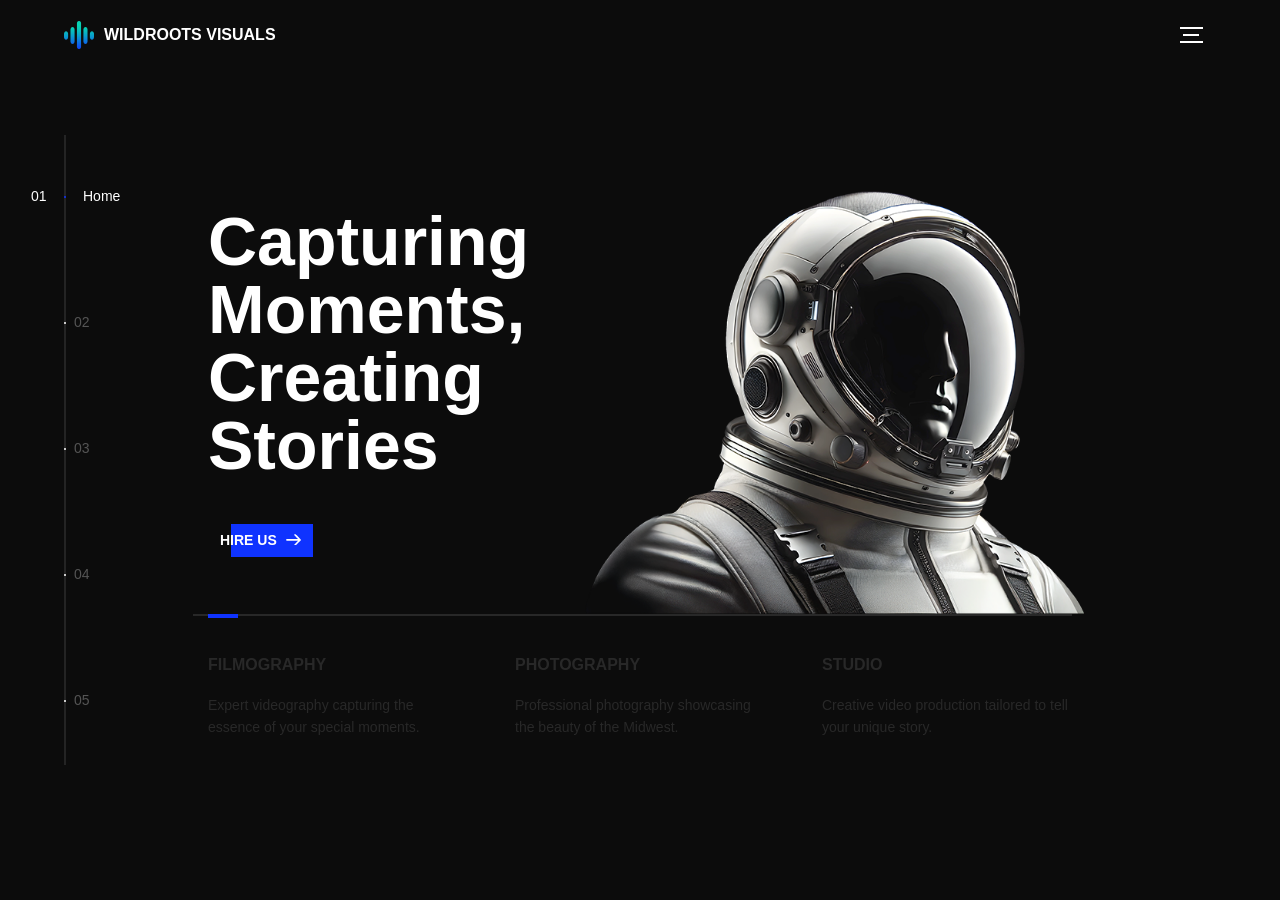
==== index.html @ 6dc4fa30 "carousel update" ====
<!DOCTYPE html>
<html lang="en">
<head>
  <title>Wildroots Visuals</title>
  <meta charset="utf-8">
	<meta name="viewport" content="width=device-width, initial-scale=1">
	<meta http-equiv="X-UA-Compatible" content="IE=edge">
	<meta name="description" content="Wildroots Visuals - Videography and Photography Services">
	<meta name="keywords" content="Wildroots Visuals, Midwest Visuals, videography, photography, video production">
	<meta name="author" content="Citron">
	<link rel="stylesheet" href="assets/css/main2.css">
</head>
<body>

<!-- notification for small viewports and landscape oriented smartphones -->
<div class="device-notification">
  <a class="device-notification--logo" href="#0">
    <img src="assets/img/logo.png" alt="Global">
    <p>Wildroots Visuals</p>
  </a>
  <p class="device-notification--message">Wildroots Visuals has so much to offer that we must request you orient your device to portrait or find a larger screen. You won't be disappointed.</p>
</div>

<div class="perspective effect-rotate-left">
  <div class="container"><div class="outer-nav--return"></div>
    <div id="viewport" class="l-viewport">
      <div class="l-wrapper">
        <header class="header">
          <a class="header--logo" href="#0">
            <img src="assets/img/logo.png" alt="Global">
            <p>Wildroots Visuals</p>
          </a>
          <button class="header--cta cta">Hire Us</button>
          <div class="header--nav-toggle">
            <span></span>
          </div>
        </header>
        <nav class="l-side-nav">
          <ul class="side-nav">
            <li class="is-active"><span>Home</span></li>
            <li><span>Works</span></li>
            <li><span>About</span></li>
            <li><span>Contact</span></li>
            <li><span>Hire us</span></li>
          </ul>
        </nav>
        <ul class="l-main-content main-content">
          <li class="l-section section section--is-active">
            <div class="intro">
              <div class="intro--banner">
                <h1>Capturing <br>Moments,<br>Creating<br> Stories</h1>
                <button class="cta">Hire Us
                  <svg version="1.1" id="" xmlns="http://www.w3.org/2000/svg" xmlns:xlink="http://www.w3.org/1999/xlink" x="0px" y="0px" viewBox="0 0 150 118" style="enable-background:new 0 0 150 118;" xml:space="preserve">
                  <g transform="translate(0.000000,118.000000) scale(0.100000,-0.100000)">
                    <path d="M870,1167c-34-17-55-57-46-90c3-15,81-100,194-211l187-185l-565-1c-431,0-571-3-590-13c-55-28-64-94-18-137c21-20,33-20,597-20h575l-192-193C800,103,794,94,849,39c20-20,39-29,61-29c28,0,63,30,298,262c147,144,272,271,279,282c30,51,23,60-219,304C947,1180,926,1196,870,1167z"/>
                  </g>
                  </svg>
                  <span class="btn-background"></span>
                </button>
                <img src="assets/img/introduction-visual.png" alt="Welcome" style="width: 500px">
              </div>
              <div class="intro--options">
                <a href="#0">
                  <h3>Filmography</h3>
                  <p>Expert videography capturing the essence of your special moments.</p>
                </a>
                <a href="#0">
                  <h3>Photography</h3>
                  <p>Professional photography showcasing the beauty of the Midwest.</p>
                </a>
                <a href="#0">
                  <h3>Studio</h3>
                  <p>Creative video production tailored to tell your unique story.</p>
                </a>
              </div>
            </div>
          </li>
          <li class="l-section section">
            <div class="work">
              <h2>Selected work</h2>
              <div class="work--lockup">
                <ul class="slider">
                  <li class="slider--item slider--item-left">
                    <a href="#0">
				<div class="our-video">
  					 <video class="myvideos" muted loop playsinline src="assets/vid/Moon in Darkness.mp4"   alt=""></video>
					</div>
                      <p class="slider--item-title">Harvest Moon</p>
                      <p class="slider--item-description">A cinematic journey through the heartland's harvest season.</p>
                    </a>
                  </li>
                  <li class="slider--item slider--item-center">
                    <a href="#1">
				<div class="our-video">
  					 <video class="myvideos" muted loop playsinline src="assets/vid/Aerial Footage Of A Colorful Lights In The Street At Night.mp4"   alt=""></video>
					</div>
                      <p class="slider--item-title">City Lights</p>
                      <p class="slider--item-description">Capturing the vibrant nightlife of Midwest cities.</p>
                    </a>
                  </li>
                  <li class="slider--item slider--item-right">
                    <a href="#2">
				<div class="our-video">
  					 <video class="myvideos" muted loop playsinline src="assets/vid/Drone Footage Of Valley.mp4"   alt=""></video>
					</div>
                      <p class="slider--item-title">River Journey</p>
                      <p class="slider--item-description">An exploration of life along the Mississippi River.</p>
                    </a>
                  </li>
                </ul>
                <div class="slider--prev">
                  <svg version="1.1" id="Layer_1" xmlns="http://www.w3.org/2000/svg" xmlns:xlink="http://www.w3.org/1999/xlink" x="0px" y="0px"
                  viewBox="0 0 150 118" style="enable-background:new 0 0 150 118;" xml:space="preserve">
                  <g transform="translate(0.000000,118.000000) scale(0.100000,-0.100000)">
                    <path d="M561,1169C525,1155,10,640,3,612c-3-13,1-36,8-52c8-15,134-145,281-289C527,41,562,10,590,10c22,0,41,9,61,29
                    c55,55,49,64-163,278L296,510h575c564,0,576,0,597,20c46,43,37,109-18,137c-19,10-159,13-590,13l-565,1l182,180
                    c101,99,187,188,193,199c16,30,12,57-12,84C631,1174,595,1183,561,1169z"/>
                  </g>
                  </svg>
                </div>
                <div class="slider--next">
                  <svg version="1.1" id="" xmlns="http://www.w3.org/2000/svg" xmlns:xlink="http://www.w3.org/1999/xlink" x="0px" y="0px" viewBox="0 0 150 118" style="enable-background:new 0 0 150 118;" xml:space="preserve">
                  <g transform="translate(0.000000,118.000000) scale(0.100000,-0.100000)">
                    <path d="M870,1167c-34-17-55-57-46-90c3-15,81-100,194-211l187-185l-565-1c-431,0-571-3-590-13c-55-28-64-94-18-137c21-20,33-20,597-20h575l-192-193C800,103,794,94,849,39c20-20,39-29,61-29c28,0,63,30,298,262c147,144,272,271,279,282c30,51,23,60-219,304C947,1180,926,1196,870,1167z"/>
                  </g>
                  </svg>
                </div>
              </div>
            </div>
			  
          </li>
          <li class="l-section section">
            <div class="about">
              <div class="about--banner">
                <h2>We<br>believe in<br>passionate<br>people</h2>
                <a href="#0">Career
                  <span>
                    <svg version="1.1" id="" xmlns="http://www.w3.org/2000/svg" xmlns:xlink="http://www.w3.org/1999/xlink" x="0px" y="0px" viewBox="0 0 150 118" style="enable-background:new 0 0 150 118;" xml:space="preserve">
                    <g transform="translate(0.000000,118.000000) scale(0.100000,-0.100000)">
                      <path d="M870,1167c-34-17-55-57-46-90c3-15,81-100,194-211l187-185l-565-1c-431,0-571-3-590-13c-55-28-64-94-18-137c21-20,33-20,597-20h575l-192-193C800,103,794,94,849,39c20-20,39-29,61-29c28,0,63,30,298,262c147,144,272,271,279,282c30,51,23,60-219,304C947,1180,926,1196,870,1167z"/>
                    </g>
                    </svg>
                  </span>
                </a>
                <img src="assets/img/about-visual.jpg" alt="About Us">
              </div>
              <div class="about--options">
                <a href="#0" id="openWinners">
                  <h3>Winners</h3>
                </a>
                <a href="#0" id="openPhilosophy">
                  <h3>Philosophy</h3>
                </a>
                <a href="#0" id="openHistory">
                  <h3>History</h3>
                </a>
              </div>
            </div>
			    <!-- Popup Carousels -->
  <!-- Winners Carousel -->
  <div class="popup" id="carouselWinners">
    <div class="popup-bg"></div>
    <button class="close-btn" data-close="carouselWinners">&times;</button>
    <div class="containerpopup">
      <div class="carousel">
        <div class="item a">A</div>
        <div class="item b">B</div>
        <div class="item c">C</div>
        <div class="item d">D</div>
        <div class="item e">E</div>
        <div class="item f">F</div>
      </div>
    </div>
    <div class="slider--prev2" data-carousel="carouselWinners">
      <!-- SVG for previous button -->
                  <svg version="1.1" id="" xmlns="http://www.w3.org/2000/svg" xmlns:xlink="http://www.w3.org/1999/xlink" x="0px" y="0px"
                  viewBox="0 0 150 118" style="enable-background:new 0 0 150 118;" xml:space="preserve">
                  <g transform="translate(0.000000,118.000000) scale(0.100000,-0.100000)">
                    <path d="M561,1169C525,1155,10,640,3,612c-3-13,1-36,8-52c8-15,134-145,281-289C527,41,562,10,590,10c22,0,41,9,61,29
                    c55,55,49,64-163,278L296,510h575c564,0,576,0,597,20c46,43,37,109-18,137c-19,10-159,13-590,13l-565,1l182,180
                    c101,99,187,188,193,199c16,30,12,57-12,84C631,1174,595,1183,561,1169z"/>
                  </g>
                  </svg>
    </div>
    <div class="slider--next2" data-carousel="carouselWinners">
      <!-- SVG for next button -->
                  <svg version="1.1" id="" xmlns="http://www.w3.org/2000/svg" xmlns:xlink="http://www.w3.org/1999/xlink" x="0px" y="0px" viewBox="0 0 150 118" style="enable-background:new 0 0 150 118;" xml:space="preserve">
                  <g transform="translate(0.000000,118.000000) scale(0.100000,-0.100000)">
                    <path d="M870,1167c-34-17-55-57-46-90c3-15,81-100,194-211l187-185l-565-1c-431,0-571-3-590-13c-55-28-64-94-18-137c21-20,33-20,597-20h575l-192-193C800,103,794,94,849,39c20-20,39-29,61-29c28,0,63,30,298,262c147,144,272,271,279,282c30,51,23,60-219,304C947,1180,926,1196,870,1167z"/>
                  </g>
                  </svg>
    </div>
  </div>

  <!-- Philosophy Carousel -->
  <div class="popup" id="carouselPhilosophy">
    <div class="popup-bg"></div>
    <button class="close-btn" data-close="carouselPhilosophy">&times;</button>
    <div class="containerpopup">
      <div class="carousel">
        <div class="item a">Philosophy 1</div>
        <div class="item b">Philosophy 2</div>
        <div class="item c">Philosophy 3</div>
        <!-- Add more items as needed -->
      </div>
    </div>
    <div class="slider--prev2" data-carousel="carouselPhilosophy">
      <!-- SVG for previous button -->
                  <svg version="1.1" id="" xmlns="http://www.w3.org/2000/svg" xmlns:xlink="http://www.w3.org/1999/xlink" x="0px" y="0px"
                  viewBox="0 0 150 118" style="enable-background:new 0 0 150 118;" xml:space="preserve">
                  <g transform="translate(0.000000,118.000000) scale(0.100000,-0.100000)">
                    <path d="M561,1169C525,1155,10,640,3,612c-3-13,1-36,8-52c8-15,134-145,281-289C527,41,562,10,590,10c22,0,41,9,61,29
                    c55,55,49,64-163,278L296,510h575c564,0,576,0,597,20c46,43,37,109-18,137c-19,10-159,13-590,13l-565,1l182,180
                    c101,99,187,188,193,199c16,30,12,57-12,84C631,1174,595,1183,561,1169z"/>
                  </g>
                  </svg>
    </div>
    <div class="slider--next2" data-carousel="carouselPhilosophy">
      <!-- SVG for next button -->
                  <svg version="1.1" id="" xmlns="http://www.w3.org/2000/svg" xmlns:xlink="http://www.w3.org/1999/xlink" x="0px" y="0px" viewBox="0 0 150 118" style="enable-background:new 0 0 150 118;" xml:space="preserve">
                  <g transform="translate(0.000000,118.000000) scale(0.100000,-0.100000)">
                    <path d="M870,1167c-34-17-55-57-46-90c3-15,81-100,194-211l187-185l-565-1c-431,0-571-3-590-13c-55-28-64-94-18-137c21-20,33-20,597-20h575l-192-193C800,103,794,94,849,39c20-20,39-29,61-29c28,0,63,30,298,262c147,144,272,271,279,282c30,51,23,60-219,304C947,1180,926,1196,870,1167z"/>
                  </g>
                  </svg>
    </div>
  </div>

  <!-- History Carousel -->
  <div class="popup" id="carouselHistory">
    <div class="popup-bg"></div>
    <button class="close-btn" data-close="carouselHistory">&times;</button>
    <div class="containerpopup">
      <div class="carousel">
        <div class="item a">History 1</div>
        <div class="item b">History 2</div>
        <div class="item c">History 3</div>
        <!-- Add more items as needed -->
      </div>
    </div>
    <div class="slider--prev2" data-carousel="carouselHistory">
      <!-- SVG for previous button -->
                  <svg version="1.1" id="" xmlns="http://www.w3.org/2000/svg" xmlns:xlink="http://www.w3.org/1999/xlink" x="0px" y="0px"
                  viewBox="0 0 150 118" style="enable-background:new 0 0 150 118;" xml:space="preserve">
                  <g transform="translate(0.000000,118.000000) scale(0.100000,-0.100000)">
                    <path d="M561,1169C525,1155,10,640,3,612c-3-13,1-36,8-52c8-15,134-145,281-289C527,41,562,10,590,10c22,0,41,9,61,29
                    c55,55,49,64-163,278L296,510h575c564,0,576,0,597,20c46,43,37,109-18,137c-19,10-159,13-590,13l-565,1l182,180
                    c101,99,187,188,193,199c16,30,12,57-12,84C631,1174,595,1183,561,1169z"/>
                  </g>
                  </svg>
    </div>
    <div class="slider--next2" data-carousel="carouselHistory">
      <!-- SVG for next button -->
                  <svg version="1.1" id="" xmlns="http://www.w3.org/2000/svg" xmlns:xlink="http://www.w3.org/1999/xlink" x="0px" y="0px" viewBox="0 0 150 118" style="enable-background:new 0 0 150 118;" xml:space="preserve">
                  <g transform="translate(0.000000,118.000000) scale(0.100000,-0.100000)">
                    <path d="M870,1167c-34-17-55-57-46-90c3-15,81-100,194-211l187-185l-565-1c-431,0-571-3-590-13c-55-28-64-94-18-137c21-20,33-20,597-20h575l-192-193C800,103,794,94,849,39c20-20,39-29,61-29c28,0,63,30,298,262c147,144,272,271,279,282c30,51,23,60-219,304C947,1180,926,1196,870,1167z"/>
                  </g>
                  </svg>
    </div>
  </div>
          </li>
          <li class="l-section section">
            <div class="contact">
              <div class="contact--lockup">
                <div class="modal">
                  <div class="modal--information">
                    <p>453 W Canedy St, Springfield, IL 62704</p>
                    <a href="mailto:contact@wildroots.space">contact@wildroots.space</a>
                    <a href="tel:+12177417949">(217) 741-7949</a>
                  </div>
                  <ul class="modal--options">
                    <li><a href="#0">Bēhance</a></li>
                    <li><a href="#0">dribbble</a></li>
                    <li><a href="mailto:contact@wildroots.space">Contact Us</a></li>
                  </ul>
                </div>
              </div>
            </div>
          </li>
           <!-- Hire Section -->			
          <li class="l-section section">
            <div class="hire">
              <h2>We can help with</h2>
              <!-- checkout formspree.io for easy form setup -->
              <form class="work-request">
                <div class="work-request--options">
                  <span class="options-a">
                    <input id="opt-1" type="checkbox" value="wedding videography">
                    <label for="opt-1">
                      <svg version="1.1" id="" xmlns="http://www.w3.org/2000/svg" 
                      x="0px" y="0px" viewBox="0 0 150 111" style="enable-background:new 0 0 150 111;">
                      <g transform="translate(0,111) scale(0.1,-0.1)">
                        <path d="M950,705L555,310L360,505C253,612,160,700,155,700c-6,0-44-34-85-75
                        l-75-75l278-278L550-5l475,475c261,261,475,480,475,485c0,13-132,145-145,
                        145C1349,1100,1167,922,950,705z"/>
                      </g>
                      </svg>
                      Wedding Videography
                    </label>
                    <input id="opt-2" type="checkbox" value="corporate videos">
                    <label for="opt-2">
                      <svg version="1.1" id="" xmlns="http://www.w3.org/2000/svg" 
                      x="0px" y="0px" viewBox="0 0 150 111" style="enable-background:new 0 0 150 111;">
                      <g transform="translate(0,111) scale(0.1,-0.1)">
                        <path d="M950,705L555,310L360,505C253,612,160,700,155,700c-6,0-44-34-85-75
                        l-75-75l278-278L550-5l475,475c261,261,475,480,475,485c0,13-132,145-145,
                        145C1349,1100,1167,922,950,705z"/>
                      </g>
                      </svg>
                      Corporate Videos
                    </label>
                    <input id="opt-3" type="checkbox" value="event photography">
                    <label for="opt-3">
                      <svg version="1.1" id="" xmlns="http://www.w3.org/2000/svg" 
                      x="0px" y="0px" viewBox="0 0 150 111" style="enable-background:new 0 0 150 111;">
                      <g transform="translate(0,111) scale(0.1,-0.1)">
                        <path d="M950,705L555,310L360,505C253,612,160,700,155,700c-6,0-44-34-85-75
                        l-75-75l278-278L550-5l475,475c261,261,475,480,475,485c0,13-132,145-145,
                        145C1349,1100,1167,922,950,705z"/>
                      </g>
                      </svg>
                      Event Photography
                    </label>
                  </span>
                  <span class="options-b">
                    <input id="opt-4" type="checkbox" value="promotional films">
                    <label for="opt-4">
                      <svg version="1.1" id="" xmlns="http://www.w3.org/2000/svg" 
                      x="0px" y="0px" viewBox="0 0 150 111" style="enable-background:new 0 0 150 111;">
                      <g transform="translate(0,111) scale(0.1,-0.1)">
                        <path d="M950,705L555,310L360,505C253,612,160,700,155,700c-6,0-44-34-85-75
                        l-75-75l278-278L550-5l475,475c261,261,475,480,475,485c0,13-132,145-145,
                        145C1349,1100,1167,922,950,705z"/>
                      </g>
                      </svg>
                      Promotional Films
                    </label>
                    <input id="opt-5" type="checkbox" value="aerial drone footage">
                    <label for="opt-5">
                      <svg version="1.1" id="" xmlns="http://www.w3.org/2000/svg" 
                      x="0px" y="0px" viewBox="0 0 150 111" style="enable-background:new 0 0 150 111;">
                      <g transform="translate(0,111) scale(0.1,-0.1)">
                        <path d="M950,705L555,310L360,505C253,612,160,700,155,700c-6,0-44-34-85-75
                        l-75-75l278-278L550-5l475,475c261,261,475,480,475,485c0,13-132,145-145,
                        145C1349,1100,1167,922,950,705z"/>
                      </g>
                      </svg>
                      Aerial Drone Footage
                    </label>
                    <input id="opt-6" type="checkbox" value="post-production editing">
                    <label for="opt-6">
                      <svg version="1.1" id="" xmlns="http://www.w3.org/2000/svg" 
                      x="0px" y="0px" viewBox="0 0 150 111" style="enable-background:new 0 0 150 111;">
                      <g transform="translate(0,111) scale(0.1,-0.1)">
                        <path d="M950,705L555,310L360,505C253,612,160,700,155,700c-6,0-44-34-85-75
                        l-75-75l278-278L550-5l475,475c261,261,475,480,475,485c0,13-132,145-145,
                        145C1349,1100,1167,922,950,705z"/>
                      </g>
                      </svg>
                      Post-Production
                    </label>
                  </span>
                </div>
                <div class="work-request--information">
                  <div class="information-name">
                    <input id="name" type="text" spellcheck="false">
                    <label for="name">Name</label>
                  </div>
                  <div class="information-email">
                    <input id="email" type="email" spellcheck="false">
                    <label for="email">Email</label>
                  </div>
                </div>
                <input type="submit" value="Send Request">
              </form>
            </div>
          </li>
          <!-- Hire Section -->
        </ul>
      </div>
    </div>
  </div>
  <ul class="outer-nav">
    <li class="is-active">Home</li>
    <li>Works</li>
    <li>About</li>
    <li>Contact</li>
    <li>Hire us</li>
  </ul>
</div>
	
  <!-- Include jQuery -->
<!-- Include jQuery (Choose one version) -->
<script src="https://code.jquery.com/jquery-3.6.0.min.js"></script>
<!-- Your custom script -->
<script src="assets/js/functions-min.js"></script> <!-- Place your JavaScript code here -->

</body>
</html>
---- assets/css/main2.css ----
@font-face{
	font-family:'Montserrat'; 
	src:url("fonts/Montserrat-Black.eot");
	src:local("☺"),url("fonts/Montserrat-Black.woff") format("woff"),url("fonts/Montserrat-Black.ttf") format("truetype"),url("fonts/Montserrat-Black.svg") format("svg");
	font-weight:900;
	font-style:normal}

@font-face{
	font-family:'Montserrat';
	src:url("fonts/Montserrat-Bold.eot");
	src:local("☺"),url("fonts/Montserrat-Bold.woff") format("woff"),url("fonts/Montserrat-Bold.ttf") format("truetype"),url("fonts/Montserrat-Bold.svg") format("svg");
	font-weight:700;
	font-style:normal}

@font-face{
	font-family:'Montserrat';
	src:url("fonts/Montserrat-Regular.eot");
	src:local("☺"),url("fonts/Montserrat-Regular.woff") format("woff"),url("fonts/Montserrat-Regular.ttf") format("truetype"),url("fonts/Montserrat-Regular.svg") format("svg");
	font-weight:400;
	font-style:normal}

@font-face{
	font-family:'Montserrat';
	src:url("fonts/Montserrat-Light.eot");
	src:local("☺"),url("fonts/Montserrat-Light.woff") format("woff"),url("fonts/Montserrat-Light.ttf") format("truetype"),url("fonts/Montserrat-Light.svg") format("svg");
	font-weight:300;
	font-style:normal}
/*! normalize.css v3.0.2 | MIT License | git.io/normalize */

html{
	
	font-family:sans-serif;
	-ms-text-size-adjust:100%;
	-webkit-text-size-adjust:100%}

body{
	
	margin:0}

article,aside,details,figcaption,figure,footer,header,hgroup,main,menu,nav,section,summary{
	
	display:block}

audio,canvas,progress{
	
	display:inline-block;
	vertical-align:baseline}

audio:not([controls]){
	
	display:none;
	height:0}
[hidden],
template{
	
	display:none}

a{	
	background-color:transparent}

a:active,a:hover{
	
	outline:0}

abbr[title]{
	
	border-bottom:1px dotted}

b,strong{
	
	font-weight:bold}

dfn{
	
	font-style:italic}

h1{
	
	font-size:2em;
	margin:0.67em 0}

mark{
	
	background:#ff0;
	color:#000}

small{
	
	font-size:80%}

sub,sup{
	
	font-size:75%;
	line-height:0;
	position:relative;
	vertical-align:baseline}
sup{
	top:-0.5em}
sub{
	bottom:-0.25em}
img{
	border:0}
svg:not(:root){
	overflow:hidden}
figure{
	margin:1em 40px}


hr{
	box-sizing:content-box;
	height:0}
pre{
	overflow:auto}
code,kbd,pre,samp{
	font-family:monospace, monospace;
	font-size:1em}
button,input,optgroup,select,textarea{
	color:inherit;
	font:inherit;
	margin:0}
button{
	overflow:visible}
button,select{
	text-transform:none}
button,html input[type="button"],input[type="reset"],input[type="submit"]{
	-webkit-appearance:button;
	cursor:pointer}
button[disabled],html input[disabled]{
	cursor:default}
button::-moz-focus-inner,input::-moz-focus-inner{
	border:0;
	padding:0}
input{
	line-height:normal}
input[type="checkbox"],input[type="radio"]{
	box-sizing:border-box;
	padding:0}
input[type="number"]::-webkit-inner-spin-button,input[type="number"]::-webkit-outer-spin-button{
	height:auto}
input[type="search"]{
	-webkit-appearance:textfield;
	box-sizing:content-box}
input[type="search"]::-webkit-search-cancel-button,input[type="search"]::-webkit-search-decoration{
	-webkit-appearance:none}
fieldset{
	border:1px solid #c0c0c0;

	margin:0 2px;
	padding:0.35em 0.625em 0.75em}
legend{
	border:0;
	padding:0}
textarea{
	overflow:auto}
optgroup{
	font-weight:bold}
table{
	border-collapse:collapse;
	border-spacing:0}
td,th{
	padding:0}
::-moz-selection{
	background:#FFF498}
::selection{
	background:#FFF498}
::-moz-selection{
	background:#FFF498}
img::-moz-selection{
	background:transparent}


video {	
  position: relative;
  display: inline-block;
  width: 220px;
  height: 220px; /* Ensures it is a perfect square */
  padding: 0; /* Remove extra space */
  border-radius: 50%; /* Makes it a circle */
  overflow: hidden; /* Hides content outside the circle */
  object-fit: cover; /* Ensures the video fills the circle */
}
.popup {
  position: fixed;
  top: 50%;
  left: 50%;
  transform: translate(-50%, -50%);
  width: 375px;
  height: 250px;
  border-radius: 10px;
  opacity: 0;
  visibility: hidden;
  transition: opacity 0.5s ease, visibility 0s 0.5s;
  z-index: 1000; /* Ensure popups are above other content */
}

.popup.active {
  opacity: 1;
  visibility: visible;
  transition: opacity 0.5s ease;
}

.popup-bg {
  position: absolute;
  top: 0;
  left: 0;
  width: 100%;
  height: 100%;
  transform: translate(-0%, 50%);
  background: #222;
  box-shadow: 0 4px 15px rgba(0, 0, 0, 0.3);
  border-radius: 10px;
  z-index: -1;
  opacity: 0.5;
  transition: opacity 0.5s ease-in-out;
}

.popup .close-btn {
  position: absolute;
  top: -100px;
  right: -145px;
  font-size: 18px;
  cursor: pointer;
  color: #FFF;
  border: none;
  border-radius: 50%;
  width: 30px;
  height: 30px;
  line-height: 30px;
  text-align: center;
  z-index: 10;
}

.containerpopup { 
  position: relative;
  margin: 0 auto;
  width: 370px;
  height: 250px;
  perspective: 1000px;
}

.carousel {
  height: 100%;
  width: 100%;
  position: absolute;
  transform-style: preserve-3d;
  transition: transform 1.5s;
}

.item {
  display: block;
  position: absolute;
  background: #000;
  width: 375px;
  height: 250px;
  line-height: 250px;
  font-size: 2em;
  text-align: center;
  color: #FFF;
  border-radius: 10px;
}

.item.a { transform: rotateY(0deg) translateZ(375px); }
.item.b { transform: rotateY(60deg) translateZ(375px); }
.item.c { transform: rotateY(120deg) translateZ(375px); }
.item.d { transform: rotateY(180deg) translateZ(375px); }
.item.e { transform: rotateY(240deg) translateZ(375px); }
.item.f { transform: rotateY(300deg) translateZ(375px); }

.slider--next2, .slider--prev2 {
  position: absolute;
  top: 80px;
  cursor: pointer;
}
.slider--next, .slider--prev {
  position: absolute;
  top: 80px;
  cursor: pointer;
}

.slider--next { right: -200px; }
.slider--prev { left: -200px; }
.slider--next2 { right: -290px; }
.slider--prev2 { left: -290px; }

.popup svg {
  width: 30px;
  height: 30px;
  fill: #CCC;
  transition: fill 0.3s;
}

.popup svg:hover {
  fill: #FFF;
}

/* Optional styling for the links in the about section */
#openWinners, #openPhilosophy, #openHistory {
  color: #FFF;
  text-decoration: none;
}

#openWinners:hover, #openPhilosophy:hover, #openHistory:hover {
  text-decoration: underline;
}

/* ============================================= */
/* End of Carousel and Popup Styles Integration */
/* ============================================= */
img::selection{
	
	background:transparent}
img::-moz-selection{
	background:transparent}
body{
	-webkit-tap-highlight-color:#FFF498}
body{
	background-color:#0c0c0c;
	font-size:14px;
	line-height:1.6;
	font-family:"Montserrat",sans-serif;
	color:#fff;
	-webkit-font-smoothing:antialiased;
	-webkit-text-size-adjust:100%}
.l-viewport{
	position:relative;
	width:100%;
	height:100vh;
	box-shadow:0 0 45px 5px rgba(0,0,0,0.85);
	overflow:hidden}
.l-wrapper{
	position:relative;
	width:1440px;
	max-width:90%;
	height:100%;
	margin:0 auto}
.l-side-nav{
	position:absolute;
	left:0;
	display:-webkit-box;
	display:-webkit-flex;
	display:-ms-flexbox;
	display:flex;
	height:100%;
	-webkit-box-align:center;
	-webkit-align-items:center;
	-ms-flex-align:center;
	align-items:center}
.l-side-nav::before{
	content:"";
	position:absolute;
	top:50%;
	left:0;
	-webkit-transform:translateY(-50%);
	transform:translateY(-50%);
	width:2px;
	height:70%;
	max-height:750px;
	background-color:#555;
	opacity:.35;
	z-index:10}



@media (max-width: 1180px){
	.l-side-nav{
	display:none}
}
.l-main-content{
	position:relative;
	width:100%;
	height:100%;
	margin:0;
	padding:0;
	list-style:none}
.l-section{
	position:absolute;
	width:100%;
	height:100%}
.device-notification{
	display:none;
	position:fixed;
	top:0;
	left:0;
	width:100%;
	height:100%;
	-webkit-box-orient:vertical;
	-webkit-box-direction:normal;
	-webkit-flex-direction:column;
	-ms-flex-direction:column;
	flex-direction:column;
	-webkit-box-align:center;
	-webkit-align-items:center;
	-ms-flex-align:center;
	-ms-grid-row-align:center;
	align-items:center;
	-webkit-box-pack:center;
	-webkit-justify-content:center;
	-ms-flex-pack:center;
	justify-content:center;
	background-color:#0c0c0c;
	z-index:12}
.device-notification--logo{
	display:-webkit-box;
	display:-webkit-flex;
	display:-ms-flexbox;
	display:flex;
	-webkit-box-align:center;
	-webkit-align-items:center;
	-ms-flex-align:center;
	align-items:center;
	text-decoration:none;
	color:#fff}
.device-notification--logo p{
	margin:0 0 0 10px;
	font-size:16px;
	font-weight:700;
	text-transform:uppercase}
.device-notification--message{
	width:70%;
	margin:30px 0 0 0;
	font-weight:700;
	text-align:center}

@media (max-width: 767px) and (min-width: 601px) and (max-height: 680px){
	.device-notification{
	display:-webkit-box;
	display:-webkit-flex;
	display:-ms-flexbox;
	display:flex}
}

@media (max-width: 600px) and (min-width: 480px) and (max-height: 580px){
	.device-notification{
	display:-webkit-box;
	display:-webkit-flex;
	display:-ms-flexbox;
	display:flex}
}

@media (max-width: 736px) and (min-width: 360px) and (orientation: landscape){
	.device-notification{
	display:-webkit-box;
	display:-webkit-flex;
	display:-ms-flexbox;
	display:flex}
}

@media(max-width: 359px){
	.device-notification{
	display:-webkit-box;
	display:-webkit-flex;
	display:-ms-flexbox;
	display:flex}
}
.section{
	opacity:0;
	visibility:hidden;
	-webkit-transition:opacity .4s ease-in-out,visibility 0s .4s;
	transition:opacity .4s ease-in-out,visibility 0s .4s}
.section--is-active{
	opacity:1;
	visibility:visible;
	z-index:1;
	-webkit-transition:opacity .4s ease-in-out .4s;
	transition:opacity .4s ease-in-out .4s}
.section--next{
	-webkit-transform:translateY(-45px);
	transform:translateY(-45px);
	-webkit-transition:-webkit-transform .4s ease-in-out;
	transition:-webkit-transform .4s ease-in-out;
	transition:transform .4s ease-in-out;
	transition:transform .4s ease-in-out, -webkit-transform .4s ease-in-out}
.section--prev{
	-webkit-transform:translateY(45px);
	transform:translateY(45px);
	-webkit-transition:-webkit-transform .4s ease-in-out;
	transition:-webkit-transform .4s ease-in-out;
	transition:transform .4s ease-in-out;
	transition:transform .4s ease-in-out, -webkit-transform .4s ease-in-out}
.header{
	position:absolute;
	top:0;
	left:0;
	display:-webkit-box;
	display:-webkit-flex;
	display:-ms-flexbox;
	display:flex;
	width:100%;
	height:70px;
	-webkit-box-align:center;
	-webkit-align-items:center;
	-ms-flex-align:center;
	align-items:center;
	-webkit-box-pack:justify;
	-webkit-justify-content:space-between;
	-ms-flex-pack:justify;
	justify-content:space-between;
	z-index:10}
.header--logo{
	display:-webkit-box;
	display:-webkit-flex;
	display:-ms-flexbox;
	display:flex;
	-webkit-box-align:center;
	-webkit-align-items:center;
	-ms-flex-align:center;
	align-items:center;
	text-decoration:none;
	color:#fff}
.header--logo p{
	margin:0 0 0 10px;
	font-size:16px;
	font-weight:700;
	text-transform:uppercase}
.header--nav-toggle{
	display:-webkit-box;
	display:-webkit-flex;
	display:-ms-flexbox;
	display:flex;
	width:50px;
	height:50px;
	-webkit-box-orient:vertical;
	-webkit-box-direction:normal;
	-webkit-flex-direction:column;
	-ms-flex-direction:column;
	flex-direction:column;
	-webkit-box-align:center;
	-webkit-align-items:center;
	-ms-flex-align:center;
	align-items:center;
	-webkit-box-pack:center;
	-webkit-justify-content:center;
	-ms-flex-pack:center;
	justify-content:center;
	cursor:pointer}
.header--nav-toggle span,.header--nav-toggle::before,.header--nav-toggle::after{
	content:"";
	position:relative;
	width:16px;
	height:2px;
	background-color:#fff}
.header--nav-toggle::before{
	bottom:5px;
	width:23px}
.header--nav-toggle::after{
	top:5px;
	width:23px}
.header--cta{
	position:absolute;
	top:50%;
	left:50%;
	-webkit-transform:translate(-50%, -50%);
	transform:translate(-50%, -50%);
	padding:0 20px;
	line-height:30px;
	text-decoration:none;
	color:#fff;
	font-weight:700;
	text-transform:uppercase;
	background-color:#0f33ff;
	border:none;
	opacity:0;
	visibility:hidden;
	-webkit-transition:opacity .4s ease-in-out,visibility 0s .4s;
	transition:opacity .4s ease-in-out,visibility 0s .4s}
.header--cta:focus{
	outline:none}
.header--cta.is-active{
	opacity:1;
	visibility:visible;
	-webkit-transition:opacity .4s ease-in-out .4s;
	transition:opacity .4s ease-in-out .4s}

@media (max-width: 767px){
	.header--cta{
	display:none}
}
.side-nav{
	position:relative;
	display:-webkit-box;
	display:-webkit-flex;
	display:-ms-flexbox;
	display:flex;
	width:100px;
	height:70%;
	max-height:750px;
	-webkit-box-orient:vertical;
	-webkit-box-direction:normal;
	-webkit-flex-direction:column;
	-ms-flex-direction:column;
	flex-direction:column;
	-webkit-justify-content:space-around;
	-ms-flex-pack:distribute;
	justify-content:space-around;
	margin:0;
	padding:0;
	list-style-position:inside;
	z-index:10}
.side-nav>li{
	position:relative;
	top:-5px;
	color:#fff;
	font-size:6px;
	cursor:pointer}
.side-nav>li span{
	position:relative;
	top:3px;
	left:10px;
	color:#fff;
	font-size:14px;
	font-weight:300;
	opacity:0;
	visibility:hidden}
.side-nav>li::before{
	position:absolute;
	top:3px;
	left:10px;
	color:#555;
	font-size:14px;
	font-weight:300}
.side-nav li:nth-child(1)::before{
	content:"01"}
.side-nav li:nth-child(2)::before{
	content:"02"}
.side-nav li:nth-child(3)::before{
	content:"03"}
.side-nav li:nth-child(4)::before{
	content:"04"}
.side-nav li:nth-child(5)::before{
	content:"05"}
.side-nav li.is-active{
	color:#0f33ff;
	-webkit-transition:color .4s ease-in-out;
	transition:color .4s ease-in-out}
.side-nav li.is-active span{
	opacity:1;
	visibility:visible;
	-webkit-transition:opacity .4s ease-in-out;
	transition:opacity .4s ease-in-out}
.side-nav li.is-active::before{
	left:-33px;
	color:#fff}
.intro{
	position:relative;
	display:-webkit-box;
	display:-webkit-flex;
	display:-ms-flexbox;
	display:flex;
	width:900px;
	max-width:75%;
	height:100%;
	-webkit-box-orient:vertical;
	-webkit-box-direction:normal;
	-webkit-flex-direction:column;
	-ms-flex-direction:column;
	flex-direction:column;
	-webkit-box-pack:center;
	-webkit-justify-content:center;
	-ms-flex-pack:center;
	justify-content:center;
	margin:0 auto}

@media (max-width: 1180px){
	.intro{
	max-width:100%}
}
.intro--banner{
	position:relative;
	height:475px}
.intro--banner::before{
	content:"";
	position:absolute;
	bottom:20px;
	left:-15px;
	right:0;
	height:2px;
	background-color:#282828}
.intro--banner::after{
	content:"";
	position:absolute;
	bottom:18px;
	left:0;
	width:30px;
	height:4px;
	background-color:#0f33ff}
.intro--banner h1{
	position:relative;
	font-size:68px;
	font-weight:900;
	line-height:1;
	z-index:1}
.intro--banner button{
	position:relative;
	padding:5px 17px 5px 12px;
	font-weight:700;
	text-transform:uppercase;
	background-color:transparent;
	border:none}
.intro--banner button .btn-background{
	position:absolute;
	top:0;
	left:23px;
	right:0;
	height:100%;
	background-color:#0f33ff;
	z-index:-1;
	-webkit-transition:left .2s ease-in-out;
	transition:left .2s ease-in-out}
.intro--banner button:hover .btn-background{
	left:0}
.intro--banner button:focus{
	outline:none}
.intro--banner button svg{
	position:relative;
	left:5px;
	width:15px;
	fill:#fff}
.intro--banner img{
	position:absolute;
	bottom:21px;
	right:-12px}
.intro--options{
	display:-webkit-box;
	display:-webkit-flex;
	display:-ms-flexbox;
	display:flex;
	-webkit-box-pack:justify;
	-webkit-justify-content:space-between;
	-ms-flex-pack:justify;
	justify-content:space-between;
	margin:0;
	padding:0;
	list-style:none}
.intro--options>a{
	max-width:250px;
	text-decoration:none;
	color:#282828;
	-webkit-transition:color .2s ease-in-out;
	transition:color .2s ease-in-out}
.intro--options>a:hover{
	color:#fff}
.intro--options h3{
	font-size:16px;
	text-transform:uppercase}
.intro--options p{
	margin-bottom:0}

@media (max-width: 900px){
	.intro--banner{
	height:380px}
.intro--banner h1{
	font-size:55px}
.intro--banner img{
	width:430px}
.intro--options>a{
	margin-right:30px}
.intro--options>a:last-child{
	margin-right:0}
}

@media (max-width: 767px){
	.intro--banner{
	height:305px}
.intro--banner h1{
	font-size:44px}
.intro--banner img{
	width:330px}
.intro--options{
	display:block}
.intro--options>a{
	display:block;
	max-width:100%;
	margin:0 0 30px 0}
.intro--options>a:last-child{
	margin-bottom:0}
}

@media (max-width: 600px){
	.intro--banner{
	height:360px}
.intro--banner h1{
	font-size:55px}
.intro--banner img{
	display:none}
}

@media (max-width: 600px) and (max-height: 750px){
	.intro--banner{
	height:auto}
.intro--banner::before,.intro--banner::after{
	display:none}
.intro--banner h1{
	margin-top:0}
.intro--options{
	display:none}
}
.work{
	position:relative;
	display:-webkit-box;
	display:-webkit-flex;
	display:-ms-flexbox;
	display:flex;
	width:960px;
	max-width:80%;
	height:100%;
	-webkit-box-orient:vertical;
	-webkit-box-direction:normal;
	-webkit-flex-direction:column;
	-ms-flex-direction:column;
	flex-direction:column;
	-webkit-box-pack:center;
	-webkit-justify-content:center;
	-ms-flex-pack:center;
	justify-content:center;
	margin:0 auto}

@media (max-width: 1180px){
	.work{
	max-width:100%}
}
.work h2{
	margin:0 0 20px 0;
	font-size:30px;
	text-align:center}
.work--lockup{
	position:relative}
.work--lockup .slider{
	position:relative;
	display:-webkit-box;
	display:-webkit-flex;
	display:-ms-flexbox;
	display:flex;
	width:80%;
	margin:0 auto;
	padding:0;
	list-style:none}
.work--lockup .slider--item{
	position:absolute;
	display:none;
	text-align:center}
.work--lockup .slider--item a{
	text-decoration:none;
	color:#858585}
.work--lockup .slider--item-title{
	margin-top:10px;
	font-size:12px;
	font-weight:700;
	text-transform:uppercase}
.work--lockup .slider--item-description{
	display:none;
	max-width:250px;
	margin:0 auto}
.work--lockup .myvideos{
	width:150px;
	height:150px;
	margin:0 auto;
	border-radius:50%;
	overflow:hidden}
.work--lockup .myvideos img{
	width:100%}
.work--lockup .slider--item-left{
	top:50%;
	left:0;
	-webkit-transform:translateY(-50%);
	transform:translateY(-50%);
	display:block}
.work--lockup .slider--item-right{
	top:50%;
	right:0;
	-webkit-transform:translateY(-50%);
	transform:translateY(-50%);
	display:block}
.work--lockup .slider--item-center{
	position:relative;
	top:30px;
	left:50%;
	-webkit-transform:translateX(-50%);
	transform:translateX(-50%);
	display:block}
.work--lockup .slider--item-center a{
	color:#fff}
.work--lockup .slider--item-center .slider--item-title{
	margin-top:25px;
	font-size:16px}
.work--lockup .slider--item-center .slider--item-description{
	display:block}
.work--lockup .slider--item-center .myvideos{
	width:300px;
	height:300px}
.work--lockup .slider--next ,.work--lockup .slider--prev {
	position:absolute;
	top:160px;
	display:-webkit-box;
	display:-webkit-flex;
	display:-ms-flexbox;
	display:flex;
	width:50px;
	height:50px;
	-webkit-box-align:center;
	-webkit-align-items:center;
	-ms-flex-align:center;
	align-items:center;
	-webkit-box-pack:center;
	-webkit-justify-content:center;
	-ms-flex-pack:center;
	justify-content:center;
	background-color:#282828;
	border-radius:50%;
	cursor:pointer}
.slider--next2, .slider--prev2 {
	position:absolute;
	top:100px;
	display:-webkit-box;
	display:-webkit-flex;
	display:-ms-flexbox;
	display:flex;
	width:50px;
	height:50px;
	-webkit-box-align:center;
	-webkit-align-items:center;
	-ms-flex-align:center;
	align-items:center;
	-webkit-box-pack:center;
	-webkit-justify-content:center;
	-ms-flex-pack:center;
	justify-content:center;
	background-color:#282828;
	border-radius:50%;
	cursor:pointer}
.work--lockup .slider--next svg, .slider--next2 svg, .work--lockup .slider--prev svg, .slider--prev2 svg{
	width:20px;
	fill:#fff}
.work--lockup .slider--next{
	right:0}
.work--lockup .slider--prev{
	left:0}
.slider--next2{
	right:8}
.slider--prev2{
	left:8}

@media (max-width: 900px){
	.work--lockup .myvideos{
	width:120px;
	height:120px}
.work--lockup .slider--item-center .myvideos{
	width:240px;
	height:240px}
.work--lockup .slider--next, .slider--next2,.work--lockup .slider--prev, .slider--prev2{
	top:130px}
}

@media (max-width: 767px){
	.work--lockup .slider{
	width:75%}
.work--lockup .myvideos{
	width:90px;
	height:90px}
.work--lockup .slider--item-center .myvideos{
	width:190px;
	height:190px}
.work--lockup .slider--next, .slider--next, .work--lockup .slider--prev, .slider--prev2{
	top:105px}
}

@media (max-width: 600px){
	.work--lockup .slider{
	width:auto}
.work--lockup .slider--item-left,.work--lockup .slider--item-right{
	display:none}
}
.about{
	position:relative;
	display:-webkit-box;
	display:-webkit-flex;
	display:-ms-flexbox;
	display:flex;
	width:900px;
	max-width:75%;
	height:100%;
	-webkit-box-orient:vertical;
	-webkit-box-direction:normal;
	-webkit-flex-direction:column;
	-ms-flex-direction:column;
	flex-direction:column;
	-webkit-box-pack:center;
	-webkit-justify-content:center;
	-ms-flex-pack:center;
	justify-content:center;
	margin:0 auto}

@media (max-width: 1180px){
	.about{
	max-width:100%}
}
.about--banner{
	position:relative;
	height:475px}
.about--banner::before{
	content:"";
	position:absolute;
	top:20px;
	left:200px;
	-webkit-transform:rotate(-25deg);
	transform:rotate(-25deg);
	border:5px solid #0f33ff;
	border-right-color:transparent;
	border-bottom-color:transparent}
.about--banner::after{
	content:"";
	position:absolute;
	top:75px;
	left:400px;
	-webkit-transform:rotate(45deg);
	transform:rotate(45deg);
	width:10px;
	height:10px;
	background-color:#0f33ff}
.about--banner h2{
	position:relative;
	margin-top:35px;
	font-size:68px;
	font-weight:900;
	line-height:1;
	z-index:1}
.about--banner h2::before{
	content:"";
	position:absolute;
	top:60px;
	left:268px;
	width:30px;
	height:30px;
	background-color:#0f33ff;
	border-radius:50%}
.about--banner h2::after{
	content:"";
	position:absolute;
	top:255px;
	left:255px;
	width:10px;
	height:10px;
	background-color:#0f33ff}
.about--banner a{
	padding:5px 17px 5px 0;
	text-decoration:none;
	color:#fff;
	font-weight:700;
	text-transform:uppercase;
	background-color:transparent}
.about--banner a:hover svg{
	left:10px}
.about--banner a svg{
	position:relative;
	left:5px;
	width:15px;
	fill:#fff;
	-webkit-transition:left .2s ease-in-out;
	transition:left .2s ease-in-out}
.about--banner img{
	position:absolute;
	bottom:-90px;
	right:-12px}
.about--options{
	display:-webkit-box;
	display:-webkit-flex;
	display:-ms-flexbox;
	display:flex;
	max-width:600px;
	-webkit-box-pack:justify;
	-webkit-justify-content:space-between;
	-ms-flex-pack:justify;
	justify-content:space-between;
	margin:0;
	padding:0;
	list-style:none}
.about--options>a{
	position:relative;
	width:150px;
	height:75px;
	text-decoration:none;
	color:#fff;
	border:10px solid #0f33ff;
	background-position:center;
	background-size:cover;
	background-repeat:no-repeat}
.about--options>a:nth-child(1){
	background-image:url("../img/about-winners.jpg")}
.about--options>a:nth-child(2){
	background-image:url("../img/about-philosophy.jpg")}
.about--options>a:nth-child(3){
	background-image:url("../img/about-history.jpg")}
.about--options>a:hover h3{
	bottom:-50px}
.about--options h3{
	position:absolute;
	bottom:-38px;
	left:10px;
	font-size:16px;
	text-transform:uppercase;
	-webkit-transition:bottom .2s ease-in-out,left .2s ease-in-out;
	transition:bottom .2s ease-in-out,left .2s ease-in-out}

@media (max-width: 767px){
	.about--banner{
	height:305px}
.about--banner::before{
	top:0;
	left:125px}
.about--banner::after{
	top:35px;
	left:260px}
.about--banner h2{
	margin-top:10px;
	font-size:44px}
.about--banner h2::before{
	top:28px;
	left:168px}
.about--banner h2::after{
	top:163px;
	left:163px}
.about--banner img{
	width:315px}
}

@media (max-width: 600px){
	.about--banner{
	height:auto}
.about--banner::before{
	left:155px}
.about--banner::after{
	left:310px}
.about--banner h2{
	margin-top:0;
	font-size:55px}
.about--banner h2::before{
	top:43px;
	left:214px}
.about--banner h2::after{
	top:205px;
	left:205px}
.about--banner img{
	display:none}
.about--options{
	display:none}
}
.contact{
	position:fixed;
	top:10%;
	left:10%;
	width:80%;
	height:80%;
	background-image:url("../img/contact-visual.jpg");
	background-position:center;
	background-size:cover;
	background-repeat:no-repeat}

.contact--lockup{
	position:relative;
	display:-webkit-box;
	display:-webkit-flex;
	display:-ms-flexbox;
	display:flex;
	width:900px;
	max-width:75%;
	height:100%;
	-webkit-box-align:center;
	-webkit-align-items:center;
	-ms-flex-align:center;
	align-items:center;
	-webkit-box-pack:end;
	-webkit-justify-content:flex-end;
	-ms-flex-pack:end;
	justify-content:flex-end;
	margin:0 auto}

@media (max-width: 1180px){
	.contact--lockup{
	max-width:90%}
}

@media (max-width: 767px){
	.contact--lockup{
	-webkit-box-pack:center;
	-webkit-justify-content:center;
	-ms-flex-pack:center;
	justify-content:center}
}
.contact--lockup .modal{
	padding:45px 45px;
	text-align:center;
	background-color:#0c0c0c;
	box-shadow:0 0 30px 0 rgba(0,0,0,0.75)}
.contact--lockup .modal--information p,.contact--lockup .modal--information a{
	display:block;
	margin:14px 0;
	text-decoration:none;
	color:#fff;
	font-weight:700}
.contact--lockup .modal--information p{
	margin-top:0}
.contact--lockup .modal--options{
	margin:0;
	padding:0;
	list-style:none}
.contact--lockup .modal--options>li{
	width:130px;
	margin:0 auto 25px auto}
.contact--lockup .modal--options li:nth-child(1){
	background-color:#1769ff}
.contact--lockup .modal--options li:nth-child(2){
	background-color:#ea4c89}
.contact--lockup .modal--options li:nth-child(3){
	margin-bottom:0;
	background-color:#0f33ff;
	text-transform:uppercase}
.contact--lockup .modal--options a{
	display:block;
	width:100%;
	padding:8px 0;
	text-decoration:none;
	color:#fff;
	font-weight:700}
.hire{
	position:relative;
	display:-webkit-box;
	display:-webkit-flex;
	display:-ms-flexbox;
	display:flex;
	width:700px;
	max-width:75%;
	height:100%;
	-webkit-box-orient:vertical;
	-webkit-box-direction:normal;
	-webkit-flex-direction:column;
	-ms-flex-direction:column;
	flex-direction:column;
	-webkit-box-pack:center;
	-webkit-justify-content:center;
	-ms-flex-pack:center;
	justify-content:center;
	margin:0 auto}

@media (max-width: 1180px){
	.hire{
	max-width:100%}
}
.hire h2{
	margin:0 0 20px 0;
	font-size:30px;
	text-align:center}
.work-request{
	display:-webkit-box;
	display:-webkit-flex;
	display:-ms-flexbox;
	display:flex;
	width:100%;
	-webkit-box-orient:vertical;
	-webkit-box-direction:normal;
	-webkit-flex-direction:column;
	-ms-flex-direction:column;
	flex-direction:column;
	-webkit-box-align:center;
	-webkit-align-items:center;
	-ms-flex-align:center;
	align-items:center;
	color:#fff}
.work-request input[type="submit"]{
	width:400px;
	max-width:100%;
	line-height:50px;
	font-size:16px;
	font-weight:700;
	text-transform:uppercase;
	background-color:#0f33ff;
	border:none;
	border-radius:0}
.work-request input[type="submit"]:focus{
	outline:none}
.work-request--options{
	display:-webkit-box;
	display:-webkit-flex;
	display:-ms-flexbox;
	display:flex;
	width:100%;
	-webkit-box-orient:vertical;
	-webkit-box-direction:normal;
	-webkit-flex-direction:column;
	-ms-flex-direction:column;
	flex-direction:column;
	-webkit-box-align:center;
	-webkit-align-items:center;
	-ms-flex-align:center;
	align-items:center;
	margin:30px 0}
.work-request--options .options-a{
	display:-webkit-box;
	display:-webkit-flex;
	display:-ms-flexbox;
	display:flex;
	width:100%;
	-webkit-box-pack:justify;
	-webkit-justify-content:space-between;
	-ms-flex-pack:justify;
	justify-content:space-between}
.work-request--options .options-b{
	display:-webkit-box;
	display:-webkit-flex;
	display:-ms-flexbox;
	display:flex;
	width:72%;
	-webkit-flex-wrap:wrap;
	-ms-flex-wrap:wrap;
	flex-wrap:wrap;
	-webkit-justify-content:space-around;
	-ms-flex-pack:distribute;
	justify-content:space-around}
.work-request--options label{
	display:block;
	width:200px;
	margin-bottom:30px;
	line-height:50px;
	font-size:16px;
	font-weight:700;
	text-align:center;
	border:2px solid #fff;
	cursor:pointer;
	-webkit-transition:background-color .2s ease-in-out,border-color .2s ease-in-out;
	transition:background-color .2s ease-in-out,border-color .2s ease-in-out}
.work-request--options label svg{
	position:relative;
	left:-5px;
	width:0;
	fill:#fff;
	-webkit-transition:width .2s ease-in-out;
	transition:width .2s ease-in-out}
.work-request--options input[type="checkbox"]{
	display:none}
.work-request--options input[type="checkbox"]:checked+label{
	background-color:#0f33ff;
	border-color:#0f33ff}
.work-request--options input[type="checkbox"]:checked+label svg{
	width:15px}
.work-request--information{
	display:-webkit-box;
	display:-webkit-flex;
	display:-ms-flexbox;
	display:flex;
	width:100%;
	-webkit-box-pack:justify;
	-webkit-justify-content:space-between;
	-ms-flex-pack:justify;
	justify-content:space-between;
	margin-bottom:60px}
.work-request--information .information-name,.work-request--information .information-email{
	position:relative;
	width:45%;
	height:50px;
	font-size:30px;
	font-weight:300}
.work-request--information input[type="text"],.work-request--information input[type="email"]{
	width:100%;
	padding:0 0 5px 0;
	background-color:transparent;
	border:none;
	border-bottom:1px solid #fff;
	border-radius:0}
.work-request--information input[type="text"]:focus,.work-request--information input[type="email"]:focus{
	outline:none;
	background-color:#0c0c0c}
.work-request--information label{
	position:absolute;
	top:0;
	left:0;
	pointer-events:none;
	-webkit-transition:top .2s ease-in-out,font-size .2s ease-in-out;
	transition:top .2s ease-in-out,font-size .2s ease-in-out}
.work-request--information input:focus+label,.work-request--information input.has-value+label{
	top:-15px;
	font-size:14px}

@media (max-width: 767px){
	.work-request--options{
	-webkit-box-orient:horizontal;
	-webkit-box-direction:normal;
	-webkit-flex-direction:row;
	-ms-flex-direction:row;
	flex-direction:row;
	-webkit-justify-content:space-around;
	-ms-flex-pack:distribute;
	justify-content:space-around}
.work-request--options .options-a,.work-request--options .options-b{
	display:block;
	width:auto}
}

@media (max-width: 600px){
	.work-request--options{
	margin:20px 0}
}

@media (max-width: 600px) and (max-width: 415px){
	.work-request--options{
	-webkit-box-pack:justify;
	-webkit-justify-content:space-between;
	-ms-flex-pack:justify;
	justify-content:space-between}
}

@media (max-width: 600px){
	.work-request--options label{
	width:150px;
	margin-bottom:15px;
	font-size:14px}
.work-request--options input[type="checkbox"]:checked+label svg{
	width:12px}
.work-request--information{
	margin-bottom:30px}
.work-request--information .information-name,.work-request--information .information-email{
	height:40px;
	font-size:24px}
}
.perspective{
	position:relative;
	width:100%;
	height:100%;
	overflow:hidden}
.perspective--modalview{
	position:fixed;
	-webkit-perspective:1500px;
	perspective:1500px}
.container{
	position:relative;
	-webkit-transform:translateZ(0) translateX(0) rotateY(0deg);
	transform:translateZ(0) translateX(0) rotateY(0deg);
	min-height:100%;
	outline:30px solid #0f33ff;
	-webkit-transition:-webkit-transform .4s;
	transition:-webkit-transform .4s;
	transition:transform .4s;
	transition:transform .4s, -webkit-transform .4s}
.modalview .container{
	position:absolute;
	width:100%;
	height:100%;
	overflow:hidden;
	-webkit-backface-visibility:hidden;
	backface-visibility:hidden}
.effect-rotate-left .container{
	-webkit-transform-origin:0% 50%;
	transform-origin:0% 50%;
	-webkit-transition:-webkit-transform .4s;
	transition:-webkit-transform .4s;
	transition:transform .4s;
	transition:transform .4s, -webkit-transform .4s}
.effect-rotate-left--animate .container{
	-webkit-transform:translateZ(-1800px) translateX(-50%) rotateY(45deg);
	transform:translateZ(-1800px) translateX(-50%) rotateY(45deg);
	outline:30px solid #0f33ff}
.outer-nav{
	position:absolute;
	top:50%;
	left:55%;
	-webkit-transform:translateY(-50%);
	transform:translateY(-50%);
	-webkit-transform-style:preserve-3d;
	transform-style:preserve-3d;
	margin:0;
	padding:0;
	list-style:none;
	text-align:center;
	visibility:hidden;
	-webkit-transition:visibility 0s .2s;
	transition:visibility 0s .2s}
.outer-nav.is-vis{
	visibility:visible}
.outer-nav--return{
	position:absolute;
	top:0;
	left:0;
	width:100%;
	height:100%;
	display:none;
	cursor:pointer;
	z-index:11}
.outer-nav--return.is-vis{
	display:block}
.outer-nav>li{
	-webkit-transform-style:preserve-3d;
	transform-style:preserve-3d;
	-webkit-transform:translateX(350px) translateZ(-1000px);
	transform:translateX(350px) translateZ(-1000px);
	font-size:55px;
	font-weight:900;
	opacity:0;
	cursor:pointer;
	-webkit-transition:opacity .2s,-webkit-transform .2s;
	transition:opacity .2s,-webkit-transform .2s;
	transition:transform .2s,opacity .2s;
	transition:transform .2s,opacity .2s,-webkit-transform .2s}
.outer-nav>li.is-vis{
	-webkit-transform:translateX(0) translateZ(0);
	transform:translateX(0) translateZ(0);
	opacity:1;
	-webkit-transition:opacity .4s,-webkit-transform .4s;
	transition:opacity .4s,-webkit-transform .4s;
	transition:transform .4s,opacity .4s;
	transition:transform .4s,opacity .4s,-webkit-transform .4s}
.outer-nav>li::before{
	content:"";
	position:absolute;
	top:50%;
	left:50%;
	-webkit-transform:translate(-50%, -25%);
	transform:translate(-50%, -25%);
	width:110%;
	height:15px;
	opacity:0;
	background-color:#0f33ff}
.outer-nav>li.is-active::before{
	opacity:1}

@media (max-width: 767px){
	.outer-nav>li{
	font-size:44px}
}

@media (max-width: 600px){
	.outer-nav>li{
	font-size:34px}
}
.outer-nav li.is-vis:nth-child(2){
	-webkit-transition-delay:.04s;
	transition-delay:.04s}
.outer-nav li.is-vis:nth-child(3){
	-webkit-transition-delay:.08s;
	transition-delay:.08s}
.outer-nav li.is-vis:nth-child(4){
	-webkit-transition-delay:.12s;
	transition-delay:.12s}
.outer-nav li.is-vis:nth-child(5){
	-webkit-transition-delay:.16s;
	transition-delay:.16s}
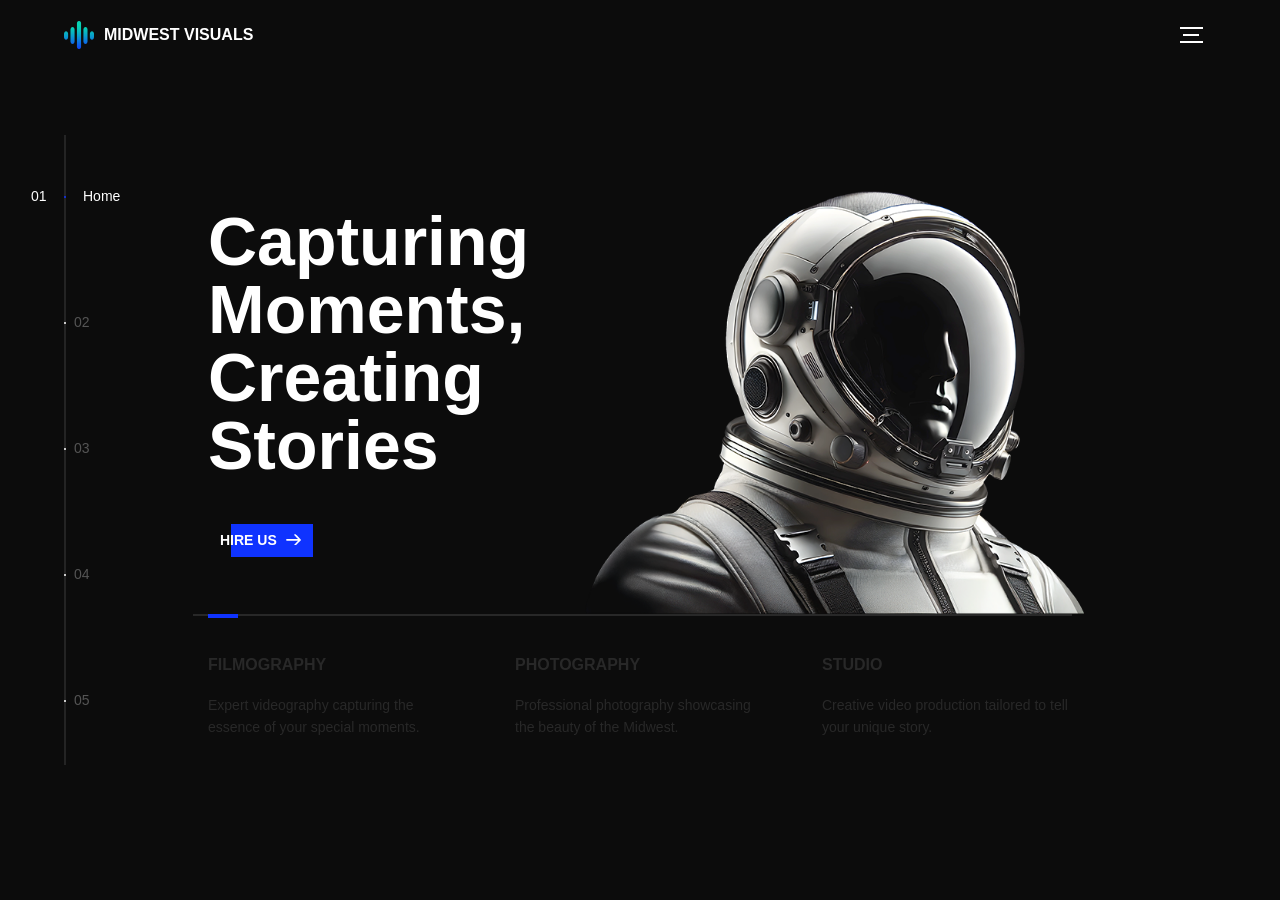
==== commit 4cf539fb: "Update index.html" ====
--- a/index.html
+++ b/index.html
@@ -1,398 +1,397 @@
-<!DOCTYPE html>
-<html lang="en">
-<head>
-  <title>Wildroots Visuals</title>
-  <meta charset="utf-8">
-	<meta name="viewport" content="width=device-width, initial-scale=1">
-	<meta http-equiv="X-UA-Compatible" content="IE=edge">
-	<meta name="description" content="Wildroots Visuals - Videography and Photography Services">
-	<meta name="keywords" content="Wildroots Visuals, Midwest Visuals, videography, photography, video production">
-	<meta name="author" content="Citron">
-	<link rel="stylesheet" href="assets/css/main2.css">
-</head>
-<body>
-
-<!-- notification for small viewports and landscape oriented smartphones -->
-<div class="device-notification">
-  <a class="device-notification--logo" href="#0">
-    <img src="assets/img/logo.png" alt="Global">
-    <p>Wildroots Visuals</p>
-  </a>
-  <p class="device-notification--message">Wildroots Visuals has so much to offer that we must request you orient your device to portrait or find a larger screen. You won't be disappointed.</p>
-</div>
-
-<div class="perspective effect-rotate-left">
-  <div class="container"><div class="outer-nav--return"></div>
-    <div id="viewport" class="l-viewport">
-      <div class="l-wrapper">
-        <header class="header">
-          <a class="header--logo" href="#0">
-            <img src="assets/img/logo.png" alt="Global">
-            <p>Wildroots Visuals</p>
-          </a>
-          <button class="header--cta cta">Hire Us</button>
-          <div class="header--nav-toggle">
-            <span></span>
-          </div>
-        </header>
-        <nav class="l-side-nav">
-          <ul class="side-nav">
-            <li class="is-active"><span>Home</span></li>
-            <li><span>Works</span></li>
-            <li><span>About</span></li>
-            <li><span>Contact</span></li>
-            <li><span>Hire us</span></li>
-          </ul>
-        </nav>
-        <ul class="l-main-content main-content">
-          <li class="l-section section section--is-active">
-            <div class="intro">
-              <div class="intro--banner">
-                <h1>Capturing <br>Moments,<br>Creating<br> Stories</h1>
-                <button class="cta">Hire Us
-                  <svg version="1.1" id="" xmlns="http://www.w3.org/2000/svg" xmlns:xlink="http://www.w3.org/1999/xlink" x="0px" y="0px" viewBox="0 0 150 118" style="enable-background:new 0 0 150 118;" xml:space="preserve">
-                  <g transform="translate(0.000000,118.000000) scale(0.100000,-0.100000)">
-                    <path d="M870,1167c-34-17-55-57-46-90c3-15,81-100,194-211l187-185l-565-1c-431,0-571-3-590-13c-55-28-64-94-18-137c21-20,33-20,597-20h575l-192-193C800,103,794,94,849,39c20-20,39-29,61-29c28,0,63,30,298,262c147,144,272,271,279,282c30,51,23,60-219,304C947,1180,926,1196,870,1167z"/>
-                  </g>
-                  </svg>
-                  <span class="btn-background"></span>
-                </button>
-                <img src="assets/img/introduction-visual.png" alt="Welcome" style="width: 500px">
-              </div>
-              <div class="intro--options">
-                <a href="#0">
-                  <h3>Filmography</h3>
-                  <p>Expert videography capturing the essence of your special moments.</p>
-                </a>
-                <a href="#0">
-                  <h3>Photography</h3>
-                  <p>Professional photography showcasing the beauty of the Midwest.</p>
-                </a>
-                <a href="#0">
-                  <h3>Studio</h3>
-                  <p>Creative video production tailored to tell your unique story.</p>
-                </a>
-              </div>
-            </div>
-          </li>
-          <li class="l-section section">
-            <div class="work">
-              <h2>Selected work</h2>
-              <div class="work--lockup">
-                <ul class="slider">
-                  <li class="slider--item slider--item-left">
-                    <a href="#0">
-				<div class="our-video">
-  					 <video class="myvideos" muted loop playsinline src="assets/vid/Moon in Darkness.mp4"   alt=""></video>
-					</div>
-                      <p class="slider--item-title">Harvest Moon</p>
-                      <p class="slider--item-description">A cinematic journey through the heartland's harvest season.</p>
-                    </a>
-                  </li>
-                  <li class="slider--item slider--item-center">
-                    <a href="#1">
-				<div class="our-video">
-  					 <video class="myvideos" muted loop playsinline src="assets/vid/Aerial Footage Of A Colorful Lights In The Street At Night.mp4"   alt=""></video>
-					</div>
-                      <p class="slider--item-title">City Lights</p>
-                      <p class="slider--item-description">Capturing the vibrant nightlife of Midwest cities.</p>
-                    </a>
-                  </li>
-                  <li class="slider--item slider--item-right">
-                    <a href="#2">
-				<div class="our-video">
-  					 <video class="myvideos" muted loop playsinline src="assets/vid/Drone Footage Of Valley.mp4"   alt=""></video>
-					</div>
-                      <p class="slider--item-title">River Journey</p>
-                      <p class="slider--item-description">An exploration of life along the Mississippi River.</p>
-                    </a>
-                  </li>
-                </ul>
-                <div class="slider--prev">
-                  <svg version="1.1" id="Layer_1" xmlns="http://www.w3.org/2000/svg" xmlns:xlink="http://www.w3.org/1999/xlink" x="0px" y="0px"
-                  viewBox="0 0 150 118" style="enable-background:new 0 0 150 118;" xml:space="preserve">
-                  <g transform="translate(0.000000,118.000000) scale(0.100000,-0.100000)">
-                    <path d="M561,1169C525,1155,10,640,3,612c-3-13,1-36,8-52c8-15,134-145,281-289C527,41,562,10,590,10c22,0,41,9,61,29
-                    c55,55,49,64-163,278L296,510h575c564,0,576,0,597,20c46,43,37,109-18,137c-19,10-159,13-590,13l-565,1l182,180
-                    c101,99,187,188,193,199c16,30,12,57-12,84C631,1174,595,1183,561,1169z"/>
-                  </g>
-                  </svg>
-                </div>
-                <div class="slider--next">
-                  <svg version="1.1" id="" xmlns="http://www.w3.org/2000/svg" xmlns:xlink="http://www.w3.org/1999/xlink" x="0px" y="0px" viewBox="0 0 150 118" style="enable-background:new 0 0 150 118;" xml:space="preserve">
-                  <g transform="translate(0.000000,118.000000) scale(0.100000,-0.100000)">
-                    <path d="M870,1167c-34-17-55-57-46-90c3-15,81-100,194-211l187-185l-565-1c-431,0-571-3-590-13c-55-28-64-94-18-137c21-20,33-20,597-20h575l-192-193C800,103,794,94,849,39c20-20,39-29,61-29c28,0,63,30,298,262c147,144,272,271,279,282c30,51,23,60-219,304C947,1180,926,1196,870,1167z"/>
-                  </g>
-                  </svg>
-                </div>
-              </div>
-            </div>
-			  
-          </li>
-          <li class="l-section section">
-            <div class="about">
-              <div class="about--banner">
-                <h2>We<br>believe in<br>passionate<br>people</h2>
-                <a href="#0">Career
-                  <span>
-                    <svg version="1.1" id="" xmlns="http://www.w3.org/2000/svg" xmlns:xlink="http://www.w3.org/1999/xlink" x="0px" y="0px" viewBox="0 0 150 118" style="enable-background:new 0 0 150 118;" xml:space="preserve">
-                    <g transform="translate(0.000000,118.000000) scale(0.100000,-0.100000)">
-                      <path d="M870,1167c-34-17-55-57-46-90c3-15,81-100,194-211l187-185l-565-1c-431,0-571-3-590-13c-55-28-64-94-18-137c21-20,33-20,597-20h575l-192-193C800,103,794,94,849,39c20-20,39-29,61-29c28,0,63,30,298,262c147,144,272,271,279,282c30,51,23,60-219,304C947,1180,926,1196,870,1167z"/>
-                    </g>
-                    </svg>
-                  </span>
-                </a>
-                <img src="assets/img/about-visual.jpg" alt="About Us">
-              </div>
-              <div class="about--options">
-                <a href="#0" id="openWinners">
-                  <h3>Winners</h3>
-                </a>
-                <a href="#0" id="openPhilosophy">
-                  <h3>Philosophy</h3>
-                </a>
-                <a href="#0" id="openHistory">
-                  <h3>History</h3>
-                </a>
-              </div>
-            </div>
-			    <!-- Popup Carousels -->
-  <!-- Winners Carousel -->
-  <div class="popup" id="carouselWinners">
-    <div class="popup-bg"></div>
-    <button class="close-btn" data-close="carouselWinners">&times;</button>
-    <div class="containerpopup">
-      <div class="carousel">
-        <div class="item a">A</div>
-        <div class="item b">B</div>
-        <div class="item c">C</div>
-        <div class="item d">D</div>
-        <div class="item e">E</div>
-        <div class="item f">F</div>
-      </div>
-    </div>
-    <div class="slider--prev2" data-carousel="carouselWinners">
-      <!-- SVG for previous button -->
-                  <svg version="1.1" id="" xmlns="http://www.w3.org/2000/svg" xmlns:xlink="http://www.w3.org/1999/xlink" x="0px" y="0px"
-                  viewBox="0 0 150 118" style="enable-background:new 0 0 150 118;" xml:space="preserve">
-                  <g transform="translate(0.000000,118.000000) scale(0.100000,-0.100000)">
-                    <path d="M561,1169C525,1155,10,640,3,612c-3-13,1-36,8-52c8-15,134-145,281-289C527,41,562,10,590,10c22,0,41,9,61,29
-                    c55,55,49,64-163,278L296,510h575c564,0,576,0,597,20c46,43,37,109-18,137c-19,10-159,13-590,13l-565,1l182,180
-                    c101,99,187,188,193,199c16,30,12,57-12,84C631,1174,595,1183,561,1169z"/>
-                  </g>
-                  </svg>
-    </div>
-    <div class="slider--next2" data-carousel="carouselWinners">
-      <!-- SVG for next button -->
-                  <svg version="1.1" id="" xmlns="http://www.w3.org/2000/svg" xmlns:xlink="http://www.w3.org/1999/xlink" x="0px" y="0px" viewBox="0 0 150 118" style="enable-background:new 0 0 150 118;" xml:space="preserve">
-                  <g transform="translate(0.000000,118.000000) scale(0.100000,-0.100000)">
-                    <path d="M870,1167c-34-17-55-57-46-90c3-15,81-100,194-211l187-185l-565-1c-431,0-571-3-590-13c-55-28-64-94-18-137c21-20,33-20,597-20h575l-192-193C800,103,794,94,849,39c20-20,39-29,61-29c28,0,63,30,298,262c147,144,272,271,279,282c30,51,23,60-219,304C947,1180,926,1196,870,1167z"/>
-                  </g>
-                  </svg>
-    </div>
-  </div>
-
-  <!-- Philosophy Carousel -->
-  <div class="popup" id="carouselPhilosophy">
-    <div class="popup-bg"></div>
-    <button class="close-btn" data-close="carouselPhilosophy">&times;</button>
-    <div class="containerpopup">
-      <div class="carousel">
-        <div class="item a">Philosophy 1</div>
-        <div class="item b">Philosophy 2</div>
-        <div class="item c">Philosophy 3</div>
-        <!-- Add more items as needed -->
-      </div>
-    </div>
-    <div class="slider--prev2" data-carousel="carouselPhilosophy">
-      <!-- SVG for previous button -->
-                  <svg version="1.1" id="" xmlns="http://www.w3.org/2000/svg" xmlns:xlink="http://www.w3.org/1999/xlink" x="0px" y="0px"
-                  viewBox="0 0 150 118" style="enable-background:new 0 0 150 118;" xml:space="preserve">
-                  <g transform="translate(0.000000,118.000000) scale(0.100000,-0.100000)">
-                    <path d="M561,1169C525,1155,10,640,3,612c-3-13,1-36,8-52c8-15,134-145,281-289C527,41,562,10,590,10c22,0,41,9,61,29
-                    c55,55,49,64-163,278L296,510h575c564,0,576,0,597,20c46,43,37,109-18,137c-19,10-159,13-590,13l-565,1l182,180
-                    c101,99,187,188,193,199c16,30,12,57-12,84C631,1174,595,1183,561,1169z"/>
-                  </g>
-                  </svg>
-    </div>
-    <div class="slider--next2" data-carousel="carouselPhilosophy">
-      <!-- SVG for next button -->
-                  <svg version="1.1" id="" xmlns="http://www.w3.org/2000/svg" xmlns:xlink="http://www.w3.org/1999/xlink" x="0px" y="0px" viewBox="0 0 150 118" style="enable-background:new 0 0 150 118;" xml:space="preserve">
-                  <g transform="translate(0.000000,118.000000) scale(0.100000,-0.100000)">
-                    <path d="M870,1167c-34-17-55-57-46-90c3-15,81-100,194-211l187-185l-565-1c-431,0-571-3-590-13c-55-28-64-94-18-137c21-20,33-20,597-20h575l-192-193C800,103,794,94,849,39c20-20,39-29,61-29c28,0,63,30,298,262c147,144,272,271,279,282c30,51,23,60-219,304C947,1180,926,1196,870,1167z"/>
-                  </g>
-                  </svg>
-    </div>
-  </div>
-
-  <!-- History Carousel -->
-  <div class="popup" id="carouselHistory">
-    <div class="popup-bg"></div>
-    <button class="close-btn" data-close="carouselHistory">&times;</button>
-    <div class="containerpopup">
-      <div class="carousel">
-        <div class="item a">History 1</div>
-        <div class="item b">History 2</div>
-        <div class="item c">History 3</div>
-        <!-- Add more items as needed -->
-      </div>
-    </div>
-    <div class="slider--prev2" data-carousel="carouselHistory">
-      <!-- SVG for previous button -->
-                  <svg version="1.1" id="" xmlns="http://www.w3.org/2000/svg" xmlns:xlink="http://www.w3.org/1999/xlink" x="0px" y="0px"
-                  viewBox="0 0 150 118" style="enable-background:new 0 0 150 118;" xml:space="preserve">
-                  <g transform="translate(0.000000,118.000000) scale(0.100000,-0.100000)">
-                    <path d="M561,1169C525,1155,10,640,3,612c-3-13,1-36,8-52c8-15,134-145,281-289C527,41,562,10,590,10c22,0,41,9,61,29
-                    c55,55,49,64-163,278L296,510h575c564,0,576,0,597,20c46,43,37,109-18,137c-19,10-159,13-590,13l-565,1l182,180
-                    c101,99,187,188,193,199c16,30,12,57-12,84C631,1174,595,1183,561,1169z"/>
-                  </g>
-                  </svg>
-    </div>
-    <div class="slider--next2" data-carousel="carouselHistory">
-      <!-- SVG for next button -->
-                  <svg version="1.1" id="" xmlns="http://www.w3.org/2000/svg" xmlns:xlink="http://www.w3.org/1999/xlink" x="0px" y="0px" viewBox="0 0 150 118" style="enable-background:new 0 0 150 118;" xml:space="preserve">
-                  <g transform="translate(0.000000,118.000000) scale(0.100000,-0.100000)">
-                    <path d="M870,1167c-34-17-55-57-46-90c3-15,81-100,194-211l187-185l-565-1c-431,0-571-3-590-13c-55-28-64-94-18-137c21-20,33-20,597-20h575l-192-193C800,103,794,94,849,39c20-20,39-29,61-29c28,0,63,30,298,262c147,144,272,271,279,282c30,51,23,60-219,304C947,1180,926,1196,870,1167z"/>
-                  </g>
-                  </svg>
-    </div>
-  </div>
-          </li>
-          <li class="l-section section">
-            <div class="contact">
-              <div class="contact--lockup">
-                <div class="modal">
-                  <div class="modal--information">
-                    <p>453 W Canedy St, Springfield, IL 62704</p>
-                    <a href="mailto:contact@wildroots.space">contact@wildroots.space</a>
-                    <a href="tel:+12177417949">(217) 741-7949</a>
-                  </div>
-                  <ul class="modal--options">
-                    <li><a href="#0">Bēhance</a></li>
-                    <li><a href="#0">dribbble</a></li>
-                    <li><a href="mailto:contact@wildroots.space">Contact Us</a></li>
-                  </ul>
-                </div>
-              </div>
-            </div>
-          </li>
-           <!-- Hire Section -->			
-          <li class="l-section section">
-            <div class="hire">
-              <h2>We can help with</h2>
-              <!-- checkout formspree.io for easy form setup -->
-              <form class="work-request">
-                <div class="work-request--options">
-                  <span class="options-a">
-                    <input id="opt-1" type="checkbox" value="wedding videography">
-                    <label for="opt-1">
-                      <svg version="1.1" id="" xmlns="http://www.w3.org/2000/svg" 
-                      x="0px" y="0px" viewBox="0 0 150 111" style="enable-background:new 0 0 150 111;">
-                      <g transform="translate(0,111) scale(0.1,-0.1)">
-                        <path d="M950,705L555,310L360,505C253,612,160,700,155,700c-6,0-44-34-85-75
-                        l-75-75l278-278L550-5l475,475c261,261,475,480,475,485c0,13-132,145-145,
-                        145C1349,1100,1167,922,950,705z"/>
-                      </g>
-                      </svg>
-                      Wedding Videography
-                    </label>
-                    <input id="opt-2" type="checkbox" value="corporate videos">
-                    <label for="opt-2">
-                      <svg version="1.1" id="" xmlns="http://www.w3.org/2000/svg" 
-                      x="0px" y="0px" viewBox="0 0 150 111" style="enable-background:new 0 0 150 111;">
-                      <g transform="translate(0,111) scale(0.1,-0.1)">
-                        <path d="M950,705L555,310L360,505C253,612,160,700,155,700c-6,0-44-34-85-75
-                        l-75-75l278-278L550-5l475,475c261,261,475,480,475,485c0,13-132,145-145,
-                        145C1349,1100,1167,922,950,705z"/>
-                      </g>
-                      </svg>
-                      Corporate Videos
-                    </label>
-                    <input id="opt-3" type="checkbox" value="event photography">
-                    <label for="opt-3">
-                      <svg version="1.1" id="" xmlns="http://www.w3.org/2000/svg" 
-                      x="0px" y="0px" viewBox="0 0 150 111" style="enable-background:new 0 0 150 111;">
-                      <g transform="translate(0,111) scale(0.1,-0.1)">
-                        <path d="M950,705L555,310L360,505C253,612,160,700,155,700c-6,0-44-34-85-75
-                        l-75-75l278-278L550-5l475,475c261,261,475,480,475,485c0,13-132,145-145,
-                        145C1349,1100,1167,922,950,705z"/>
-                      </g>
-                      </svg>
-                      Event Photography
-                    </label>
-                  </span>
-                  <span class="options-b">
-                    <input id="opt-4" type="checkbox" value="promotional films">
-                    <label for="opt-4">
-                      <svg version="1.1" id="" xmlns="http://www.w3.org/2000/svg" 
-                      x="0px" y="0px" viewBox="0 0 150 111" style="enable-background:new 0 0 150 111;">
-                      <g transform="translate(0,111) scale(0.1,-0.1)">
-                        <path d="M950,705L555,310L360,505C253,612,160,700,155,700c-6,0-44-34-85-75
-                        l-75-75l278-278L550-5l475,475c261,261,475,480,475,485c0,13-132,145-145,
-                        145C1349,1100,1167,922,950,705z"/>
-                      </g>
-                      </svg>
-                      Promotional Films
-                    </label>
-                    <input id="opt-5" type="checkbox" value="aerial drone footage">
-                    <label for="opt-5">
-                      <svg version="1.1" id="" xmlns="http://www.w3.org/2000/svg" 
-                      x="0px" y="0px" viewBox="0 0 150 111" style="enable-background:new 0 0 150 111;">
-                      <g transform="translate(0,111) scale(0.1,-0.1)">
-                        <path d="M950,705L555,310L360,505C253,612,160,700,155,700c-6,0-44-34-85-75
-                        l-75-75l278-278L550-5l475,475c261,261,475,480,475,485c0,13-132,145-145,
-                        145C1349,1100,1167,922,950,705z"/>
-                      </g>
-                      </svg>
-                      Aerial Drone Footage
-                    </label>
-                    <input id="opt-6" type="checkbox" value="post-production editing">
-                    <label for="opt-6">
-                      <svg version="1.1" id="" xmlns="http://www.w3.org/2000/svg" 
-                      x="0px" y="0px" viewBox="0 0 150 111" style="enable-background:new 0 0 150 111;">
-                      <g transform="translate(0,111) scale(0.1,-0.1)">
-                        <path d="M950,705L555,310L360,505C253,612,160,700,155,700c-6,0-44-34-85-75
-                        l-75-75l278-278L550-5l475,475c261,261,475,480,475,485c0,13-132,145-145,
-                        145C1349,1100,1167,922,950,705z"/>
-                      </g>
-                      </svg>
-                      Post-Production
-                    </label>
-                  </span>
-                </div>
-                <div class="work-request--information">
-                  <div class="information-name">
-                    <input id="name" type="text" spellcheck="false">
-                    <label for="name">Name</label>
-                  </div>
-                  <div class="information-email">
-                    <input id="email" type="email" spellcheck="false">
-                    <label for="email">Email</label>
-                  </div>
-                </div>
-                <input type="submit" value="Send Request">
-              </form>
-            </div>
-          </li>
-          <!-- Hire Section -->
-        </ul>
-      </div>
-    </div>
-  </div>
-  <ul class="outer-nav">
-    <li class="is-active">Home</li>
-    <li>Works</li>
-    <li>About</li>
-    <li>Contact</li>
-    <li>Hire us</li>
-  </ul>
-</div>
-	
-  <!-- Include jQuery -->
-<!-- Include jQuery (Choose one version) -->
-<script src="https://code.jquery.com/jquery-3.6.0.min.js"></script>
-<!-- Your custom script -->
-<script src="assets/js/functions-min.js"></script> <!-- Place your JavaScript code here -->
-
-</body>
-</html>
+<!DOCTYPE html>
+<html lang="en">
+<head>
+  <title>Midwest Visuals</title>
+  <link rel="icon" type="image/x-icon"href="favicon.ico">
+  <meta charset="utf-8">
+	<meta name="viewport" content="width=device-width, initial-scale=1">
+	<meta http-equiv="X-UA-Compatible" content="IE=edge">
+	<meta name="description" content="Midwest Visuals - Videography and Photography Services">
+	<meta name="keywords" content="Midwest Visuals, Midwest Visuals, videography, photography, video production">
+	<meta name="author" content="Citron">
+	<link rel="stylesheet" href="assets/css/main2.css">
+</head>
+<body>
+
+<!-- notification for small viewports and landscape oriented smartphones -->
+<div class="device-notification">
+  <a class="device-notification--logo" href="#0">
+    <img src="assets/img/logo.png" alt="Global">
+    <p>Midwest Visuals</p>
+  </a>
+  <p class="device-notification--message">Midwest Visuals has so much to offer that we must request you orient your device to portrait or find a larger screen. You won't be disappointed.</p>
+</div>
+
+<div class="perspective effect-rotate-left">
+  <div class="container"><div class="outer-nav--return"></div>
+    <div id="viewport" class="l-viewport">
+      <div class="l-wrapper">
+        <header class="header">
+          <a class="header--logo" href="#0">
+            <img src="assets/img/logo.png" alt="Global">
+            <p>Midwest Visuals</p>
+          </a>
+          <button class="header--cta cta">Hire Us</button>
+          <div class="header--nav-toggle">
+            <span></span>
+          </div>
+        </header>
+        <nav class="l-side-nav">
+          <ul class="side-nav">
+            <li class="is-active"><span>Home</span></li>
+            <li><span>Works</span></li>
+            <li><span>About</span></li>
+            <li><span>Contact</span></li>
+            <li><span>Hire us</span></li>
+          </ul>
+        </nav>
+        <ul class="l-main-content main-content">
+          <li class="l-section section section--is-active">
+            <div class="intro">
+              <div class="intro--banner">
+                <h1>Capturing <br>Moments,<br>Creating<br> Stories</h1>
+                <button class="cta">Hire Us
+                  <svg version="1.1" id="" xmlns="http://www.w3.org/2000/svg" xmlns:xlink="http://www.w3.org/1999/xlink" x="0px" y="0px" viewBox="0 0 150 118" style="enable-background:new 0 0 150 118;" xml:space="preserve">
+                  <g transform="translate(0.000000,118.000000) scale(0.100000,-0.100000)">
+                    <path d="M870,1167c-34-17-55-57-46-90c3-15,81-100,194-211l187-185l-565-1c-431,0-571-3-590-13c-55-28-64-94-18-137c21-20,33-20,597-20h575l-192-193C800,103,794,94,849,39c20-20,39-29,61-29c28,0,63,30,298,262c147,144,272,271,279,282c30,51,23,60-219,304C947,1180,926,1196,870,1167z"/>
+                  </g>
+                  </svg>
+                  <span class="btn-background"></span>
+                </button>
+                <img src="assets/img/introduction-visual.png" alt="Welcome" style="width: 500px">
+              </div>
+              <div class="intro--options">
+                <a href="#0">
+                  <h3>Filmography</h3>
+                  <p>Expert videography capturing the essence of your special moments.</p>
+                </a>
+                <a href="#0">
+                  <h3>Photography</h3>
+                  <p>Professional photography showcasing the beauty of the Midwest.</p>
+                </a>
+                <a href="#0">
+                  <h3>Studio</h3>
+                  <p>Creative video production tailored to tell your unique story.</p>
+                </a>
+              </div>
+            </div>
+          </li>
+          <li class="l-section section">
+            <div class="work">
+              <h2>Selected work</h2>
+              <div class="work--lockup">
+                <ul class="slider">
+                  <li class="slider--item slider--item-left">
+                    <a href="#0">
+				<div class="our-video">
+  					 <video class="myvideos" muted loop playsinline src="assets/vid/Moon in Darkness.mp4"   alt=""></video>
+					</div>
+                      <p class="slider--item-title">Harvest Moon</p>
+                      <p class="slider--item-description">A cinematic journey through the heartland's harvest season.</p>
+                    </a>
+                  </li>
+                  <li class="slider--item slider--item-center">
+                    <a href="#1">
+				<div class="our-video">
+  					 <video class="myvideos" muted loop playsinline src="assets/vid/Aerial Footage Of A Colorful Lights In The Street At Night.mp4"   alt=""></video>
+					</div>
+                      <p class="slider--item-title">City Lights</p>
+                      <p class="slider--item-description">Capturing the vibrant nightlife of Midwest cities.</p>
+                    </a>
+                  </li>
+                  <li class="slider--item slider--item-right">
+                    <a href="#2">
+				<div class="our-video">
+  					 <video class="myvideos" muted loop playsinline src="assets/vid/Drone Footage Of Valley.mp4"   alt=""></video>
+					</div>
+                      <p class="slider--item-title">River Journey</p>
+                      <p class="slider--item-description">An exploration of life along the Mississippi River.</p>
+                    </a>
+                  </li>
+                </ul>
+                <div class="slider--prev">
+                  <svg version="1.1" id="Layer_1" xmlns="http://www.w3.org/2000/svg" xmlns:xlink="http://www.w3.org/1999/xlink" x="0px" y="0px"
+                  viewBox="0 0 150 118" style="enable-background:new 0 0 150 118;" xml:space="preserve">
+                  <g transform="translate(0.000000,118.000000) scale(0.100000,-0.100000)">
+                    <path d="M561,1169C525,1155,10,640,3,612c-3-13,1-36,8-52c8-15,134-145,281-289C527,41,562,10,590,10c22,0,41,9,61,29
+                    c55,55,49,64-163,278L296,510h575c564,0,576,0,597,20c46,43,37,109-18,137c-19,10-159,13-590,13l-565,1l182,180
+                    c101,99,187,188,193,199c16,30,12,57-12,84C631,1174,595,1183,561,1169z"/>
+                  </g>
+                  </svg>
+                </div>
+                <div class="slider--next">
+                  <svg version="1.1" id="" xmlns="http://www.w3.org/2000/svg" xmlns:xlink="http://www.w3.org/1999/xlink" x="0px" y="0px" viewBox="0 0 150 118" style="enable-background:new 0 0 150 118;" xml:space="preserve">
+                  <g transform="translate(0.000000,118.000000) scale(0.100000,-0.100000)">
+                    <path d="M870,1167c-34-17-55-57-46-90c3-15,81-100,194-211l187-185l-565-1c-431,0-571-3-590-13c-55-28-64-94-18-137c21-20,33-20,597-20h575l-192-193C800,103,794,94,849,39c20-20,39-29,61-29c28,0,63,30,298,262c147,144,272,271,279,282c30,51,23,60-219,304C947,1180,926,1196,870,1167z"/>
+                  </g>
+                  </svg>
+                </div>
+              </div>
+            </div>
+          </li>
+          <li class="l-section section">
+            <div class="about">
+              <div class="about--banner">
+                <h2>We<br>believe in<br>passionate<br>people</h2>
+                <a href="#0">Career
+                  <span>
+                    <svg version="1.1" id="" xmlns="http://www.w3.org/2000/svg" xmlns:xlink="http://www.w3.org/1999/xlink" x="0px" y="0px" viewBox="0 0 150 118" style="enable-background:new 0 0 150 118;" xml:space="preserve">
+                    <g transform="translate(0.000000,118.000000) scale(0.100000,-0.100000)">
+                      <path d="M870,1167c-34-17-55-57-46-90c3-15,81-100,194-211l187-185l-565-1c-431,0-571-3-590-13c-55-28-64-94-18-137c21-20,33-20,597-20h575l-192-193C800,103,794,94,849,39c20-20,39-29,61-29c28,0,63,30,298,262c147,144,272,271,279,282c30,51,23,60-219,304C947,1180,926,1196,870,1167z"/>
+                    </g>
+                    </svg>
+                  </span>
+                </a>
+              </div>
+              <div class="about--options">
+                <a href="#0" id="openWinners">
+                  <h3>Winners</h3>
+                </a>
+                <a href="#0" id="openPhilosophy">
+                  <h3>Philosophy</h3>
+                </a>
+                <a href="#0" id="openHistory">
+                  <h3>History</h3>
+                </a>
+              </div>
+            </div>
+			    <!-- Popup Carousels -->
+  <!-- Winners Carousel -->
+  <div class="popup" id="carouselWinners">
+    <div class="popup-bg"></div>
+    <button class="close-btn" data-close="carouselWinners">&times;</button>
+    <div class="containerpopup">
+      <div class="carousel">
+        <div class="item a">A</div>
+        <div class="item b">B</div>
+        <div class="item c">C</div>
+        <div class="item d">D</div>
+        <div class="item e">E</div>
+        <div class="item f">F</div>
+      </div>
+    </div>
+    <div class="slider--prev" data-carousel="carouselWinners">
+      <!-- SVG for previous button -->
+                  <svg version="1.1" id="" xmlns="http://www.w3.org/2000/svg" xmlns:xlink="http://www.w3.org/1999/xlink" x="0px" y="0px"
+                  viewBox="0 0 150 118" style="enable-background:new 0 0 150 118;" xml:space="preserve">
+                  <g transform="translate(0.000000,118.000000) scale(0.100000,-0.100000)">
+                    <path d="M561,1169C525,1155,10,640,3,612c-3-13,1-36,8-52c8-15,134-145,281-289C527,41,562,10,590,10c22,0,41,9,61,29
+                    c55,55,49,64-163,278L296,510h575c564,0,576,0,597,20c46,43,37,109-18,137c-19,10-159,13-590,13l-565,1l182,180
+                    c101,99,187,188,193,199c16,30,12,57-12,84C631,1174,595,1183,561,1169z"/>
+                  </g>
+                  </svg>
+    </div>
+    <div class="slider--next" data-carousel="carouselWinners">
+      <!-- SVG for next button -->
+                  <svg version="1.1" id="" xmlns="http://www.w3.org/2000/svg" xmlns:xlink="http://www.w3.org/1999/xlink" x="0px" y="0px" viewBox="0 0 150 118" style="enable-background:new 0 0 150 118;" xml:space="preserve">
+                  <g transform="translate(0.000000,118.000000) scale(0.100000,-0.100000)">
+                    <path d="M870,1167c-34-17-55-57-46-90c3-15,81-100,194-211l187-185l-565-1c-431,0-571-3-590-13c-55-28-64-94-18-137c21-20,33-20,597-20h575l-192-193C800,103,794,94,849,39c20-20,39-29,61-29c28,0,63,30,298,262c147,144,272,271,279,282c30,51,23,60-219,304C947,1180,926,1196,870,1167z"/>
+                  </g>
+                  </svg>
+    </div>
+  </div>
+
+  <!-- Philosophy Carousel -->
+  <div class="popup" id="carouselPhilosophy">
+    <div class="popup-bg"></div>
+    <button class="close-btn" data-close="carouselPhilosophy">&times;</button>
+    <div class="containerpopup">
+      <div class="carousel">
+        <div class="item a">Philosophy 1</div>
+        <div class="item b">Philosophy 2</div>
+        <div class="item c">Philosophy 3</div>
+        <!-- Add more items as needed -->
+      </div>
+    </div>
+    <div class="slider--prev" data-carousel="carouselPhilosophy">
+      <!-- SVG for previous button -->
+                  <svg version="1.1" id="" xmlns="http://www.w3.org/2000/svg" xmlns:xlink="http://www.w3.org/1999/xlink" x="0px" y="0px"
+                  viewBox="0 0 150 118" style="enable-background:new 0 0 150 118;" xml:space="preserve">
+                  <g transform="translate(0.000000,118.000000) scale(0.100000,-0.100000)">
+                    <path d="M561,1169C525,1155,10,640,3,612c-3-13,1-36,8-52c8-15,134-145,281-289C527,41,562,10,590,10c22,0,41,9,61,29
+                    c55,55,49,64-163,278L296,510h575c564,0,576,0,597,20c46,43,37,109-18,137c-19,10-159,13-590,13l-565,1l182,180
+                    c101,99,187,188,193,199c16,30,12,57-12,84C631,1174,595,1183,561,1169z"/>
+                  </g>
+                  </svg>
+    </div>
+    <div class="slider--next" data-carousel="carouselPhilosophy">
+      <!-- SVG for next button -->
+                  <svg version="1.1" id="" xmlns="http://www.w3.org/2000/svg" xmlns:xlink="http://www.w3.org/1999/xlink" x="0px" y="0px" viewBox="0 0 150 118" style="enable-background:new 0 0 150 118;" xml:space="preserve">
+                  <g transform="translate(0.000000,118.000000) scale(0.100000,-0.100000)">
+                    <path d="M870,1167c-34-17-55-57-46-90c3-15,81-100,194-211l187-185l-565-1c-431,0-571-3-590-13c-55-28-64-94-18-137c21-20,33-20,597-20h575l-192-193C800,103,794,94,849,39c20-20,39-29,61-29c28,0,63,30,298,262c147,144,272,271,279,282c30,51,23,60-219,304C947,1180,926,1196,870,1167z"/>
+                  </g>
+                  </svg>
+    </div>
+  </div>
+
+  <!-- History Carousel -->
+  <div class="popup" id="carouselHistory">
+    <div class="popup-bg"></div>
+    <button class="close-btn" data-close="carouselHistory">&times;</button>
+    <div class="containerpopup">
+      <div class="carousel">
+        <div class="item a">History 1</div>
+        <div class="item b">History 2</div>
+        <div class="item c">History 3</div>
+        <!-- Add more items as needed -->
+      </div>
+    </div>
+    <div class="slider--prev" data-carousel="carouselHistory">
+      <!-- SVG for previous button -->
+                  <svg version="1.1" id="" xmlns="http://www.w3.org/2000/svg" xmlns:xlink="http://www.w3.org/1999/xlink" x="0px" y="0px"
+                  viewBox="0 0 150 118" style="enable-background:new 0 0 150 118;" xml:space="preserve">
+                  <g transform="translate(0.000000,118.000000) scale(0.100000,-0.100000)">
+                    <path d="M561,1169C525,1155,10,640,3,612c-3-13,1-36,8-52c8-15,134-145,281-289C527,41,562,10,590,10c22,0,41,9,61,29
+                    c55,55,49,64-163,278L296,510h575c564,0,576,0,597,20c46,43,37,109-18,137c-19,10-159,13-590,13l-565,1l182,180
+                    c101,99,187,188,193,199c16,30,12,57-12,84C631,1174,595,1183,561,1169z"/>
+                  </g>
+                  </svg>
+    </div>
+    <div class="slider--next" data-carousel="carouselHistory">
+      <!-- SVG for next button -->
+                  <svg version="1.1" id="" xmlns="http://www.w3.org/2000/svg" xmlns:xlink="http://www.w3.org/1999/xlink" x="0px" y="0px" viewBox="0 0 150 118" style="enable-background:new 0 0 150 118;" xml:space="preserve">
+                  <g transform="translate(0.000000,118.000000) scale(0.100000,-0.100000)">
+                    <path d="M870,1167c-34-17-55-57-46-90c3-15,81-100,194-211l187-185l-565-1c-431,0-571-3-590-13c-55-28-64-94-18-137c21-20,33-20,597-20h575l-192-193C800,103,794,94,849,39c20-20,39-29,61-29c28,0,63,30,298,262c147,144,272,271,279,282c30,51,23,60-219,304C947,1180,926,1196,870,1167z"/>
+                  </g>
+                  </svg>
+    </div>
+  </div>
+          </li>
+          <li class="l-section section">
+            <div class="contact">
+              <div class="contact--lockup">
+                <div class="modal">
+                  <div class="modal--information">
+                    <p>453 W Canedy St, Springfield, IL 62704</p>
+                    <a href="mailto:contact@Midwest.space">contact@Midwest.space</a>
+                    <a href="tel:+12177417949">(217) 741-7949</a>
+                  </div>
+                  <ul class="modal--options">
+                    <li><a href="#0">Bēhance</a></li>
+                    <li><a href="#0">dribbble</a></li>
+                    <li><a href="mailto:contact@Midwest.space">Contact Us</a></li>
+                  </ul>
+                </div>
+              </div>
+            </div>
+          </li>
+           <!-- Hire Section -->			
+          <li class="l-section section">
+            <div class="hire">
+              <h2>We can help with</h2>
+              <!-- checkout formspree.io for easy form setup -->
+              <form class="work-request">
+                <div class="work-request--options">
+                  <span class="options-a">
+                    <input id="opt-1" type="checkbox" value="wedding videography">
+                    <label for="opt-1">
+                      <svg version="1.1" id="" xmlns="http://www.w3.org/2000/svg" 
+                      x="0px" y="0px" viewBox="0 0 150 111" style="enable-background:new 0 0 150 111;">
+                      <g transform="translate(0,111) scale(0.1,-0.1)">
+                        <path d="M950,705L555,310L360,505C253,612,160,700,155,700c-6,0-44-34-85-75
+                        l-75-75l278-278L550-5l475,475c261,261,475,480,475,485c0,13-132,145-145,
+                        145C1349,1100,1167,922,950,705z"/>
+                      </g>
+                      </svg>
+                      Wedding Videography
+                    </label>
+                    <input id="opt-2" type="checkbox" value="corporate videos">
+                    <label for="opt-2">
+                      <svg version="1.1" id="" xmlns="http://www.w3.org/2000/svg" 
+                      x="0px" y="0px" viewBox="0 0 150 111" style="enable-background:new 0 0 150 111;">
+                      <g transform="translate(0,111) scale(0.1,-0.1)">
+                        <path d="M950,705L555,310L360,505C253,612,160,700,155,700c-6,0-44-34-85-75
+                        l-75-75l278-278L550-5l475,475c261,261,475,480,475,485c0,13-132,145-145,
+                        145C1349,1100,1167,922,950,705z"/>
+                      </g>
+                      </svg>
+                      Corporate Videos
+                    </label>
+                    <input id="opt-3" type="checkbox" value="event photography">
+                    <label for="opt-3">
+                      <svg version="1.1" id="" xmlns="http://www.w3.org/2000/svg" 
+                      x="0px" y="0px" viewBox="0 0 150 111" style="enable-background:new 0 0 150 111;">
+                      <g transform="translate(0,111) scale(0.1,-0.1)">
+                        <path d="M950,705L555,310L360,505C253,612,160,700,155,700c-6,0-44-34-85-75
+                        l-75-75l278-278L550-5l475,475c261,261,475,480,475,485c0,13-132,145-145,
+                        145C1349,1100,1167,922,950,705z"/>
+                      </g>
+                      </svg>
+                      Event Photography
+                    </label>
+                  </span>
+                  <span class="options-b">
+                    <input id="opt-4" type="checkbox" value="promotional films">
+                    <label for="opt-4">
+                      <svg version="1.1" id="" xmlns="http://www.w3.org/2000/svg" 
+                      x="0px" y="0px" viewBox="0 0 150 111" style="enable-background:new 0 0 150 111;">
+                      <g transform="translate(0,111) scale(0.1,-0.1)">
+                        <path d="M950,705L555,310L360,505C253,612,160,700,155,700c-6,0-44-34-85-75
+                        l-75-75l278-278L550-5l475,475c261,261,475,480,475,485c0,13-132,145-145,
+                        145C1349,1100,1167,922,950,705z"/>
+                      </g>
+                      </svg>
+                      Promotional Films
+                    </label>
+                    <input id="opt-5" type="checkbox" value="aerial drone footage">
+                    <label for="opt-5">
+                      <svg version="1.1" id="" xmlns="http://www.w3.org/2000/svg" 
+                      x="0px" y="0px" viewBox="0 0 150 111" style="enable-background:new 0 0 150 111;">
+                      <g transform="translate(0,111) scale(0.1,-0.1)">
+                        <path d="M950,705L555,310L360,505C253,612,160,700,155,700c-6,0-44-34-85-75
+                        l-75-75l278-278L550-5l475,475c261,261,475,480,475,485c0,13-132,145-145,
+                        145C1349,1100,1167,922,950,705z"/>
+                      </g>
+                      </svg>
+                      Aerial Drone Footage
+                    </label>
+                    <input id="opt-6" type="checkbox" value="post-production editing">
+                    <label for="opt-6">
+                      <svg version="1.1" id="" xmlns="http://www.w3.org/2000/svg" 
+                      x="0px" y="0px" viewBox="0 0 150 111" style="enable-background:new 0 0 150 111;">
+                      <g transform="translate(0,111) scale(0.1,-0.1)">
+                        <path d="M950,705L555,310L360,505C253,612,160,700,155,700c-6,0-44-34-85-75
+                        l-75-75l278-278L550-5l475,475c261,261,475,480,475,485c0,13-132,145-145,
+                        145C1349,1100,1167,922,950,705z"/>
+                      </g>
+                      </svg>
+                      Post-Production
+                    </label>
+                  </span>
+                </div>
+                <div class="work-request--information">
+                  <div class="information-name">
+                    <input id="name" type="text" spellcheck="false">
+                    <label for="name">Name</label>
+                  </div>
+                  <div class="information-email">
+                    <input id="email" type="email" spellcheck="false">
+                    <label for="email">Email</label>
+                  </div>
+                </div>
+                <input type="submit" value="Send Request">
+              </form>
+            </div>
+          </li>
+          <!-- Hire Section -->
+        </ul>
+      </div>
+    </div>
+  </div>
+  <ul class="outer-nav">
+    <li class="is-active">Home</li>
+    <li>Works</li>
+    <li>About</li>
+    <li>Contact</li>
+    <li>Hire us</li>
+  </ul>
+</div>
+	
+  <!-- Include jQuery -->
+<!-- Include jQuery (Choose one version) -->
+<script src="https://code.jquery.com/jquery-3.6.0.min.js"></script>
+<!-- Your custom script -->
+<script src="assets/js/functions-min.js"></script> <!-- Place your JavaScript code here -->
+
+</body>
+</html>
--- a/assets/css/main2.css
+++ b/assets/css/main2.css
@@ -1,1543 +1,1513 @@
-@font-face{
-	font-family:'Montserrat'; 
-	src:url("fonts/Montserrat-Black.eot");
-	src:local("☺"),url("fonts/Montserrat-Black.woff") format("woff"),url("fonts/Montserrat-Black.ttf") format("truetype"),url("fonts/Montserrat-Black.svg") format("svg");
-	font-weight:900;
-	font-style:normal}
-
-@font-face{
-	font-family:'Montserrat';
-	src:url("fonts/Montserrat-Bold.eot");
-	src:local("☺"),url("fonts/Montserrat-Bold.woff") format("woff"),url("fonts/Montserrat-Bold.ttf") format("truetype"),url("fonts/Montserrat-Bold.svg") format("svg");
-	font-weight:700;
-	font-style:normal}
-
-@font-face{
-	font-family:'Montserrat';
-	src:url("fonts/Montserrat-Regular.eot");
-	src:local("☺"),url("fonts/Montserrat-Regular.woff") format("woff"),url("fonts/Montserrat-Regular.ttf") format("truetype"),url("fonts/Montserrat-Regular.svg") format("svg");
-	font-weight:400;
-	font-style:normal}
-
-@font-face{
-	font-family:'Montserrat';
-	src:url("fonts/Montserrat-Light.eot");
-	src:local("☺"),url("fonts/Montserrat-Light.woff") format("woff"),url("fonts/Montserrat-Light.ttf") format("truetype"),url("fonts/Montserrat-Light.svg") format("svg");
-	font-weight:300;
-	font-style:normal}
-/*! normalize.css v3.0.2 | MIT License | git.io/normalize */
-
-html{
-	
-	font-family:sans-serif;
-	-ms-text-size-adjust:100%;
-	-webkit-text-size-adjust:100%}
-
-body{
-	
-	margin:0}
-
-article,aside,details,figcaption,figure,footer,header,hgroup,main,menu,nav,section,summary{
-	
-	display:block}
-
-audio,canvas,progress{
-	
-	display:inline-block;
-	vertical-align:baseline}
-
-audio:not([controls]){
-	
-	display:none;
-	height:0}
-[hidden],
-template{
-	
-	display:none}
-
-a{	
-	background-color:transparent}
-
-a:active,a:hover{
-	
-	outline:0}
-
-abbr[title]{
-	
-	border-bottom:1px dotted}
-
-b,strong{
-	
-	font-weight:bold}
-
-dfn{
-	
-	font-style:italic}
-
-h1{
-	
-	font-size:2em;
-	margin:0.67em 0}
-
-mark{
-	
-	background:#ff0;
-	color:#000}
-
-small{
-	
-	font-size:80%}
-
-sub,sup{
-	
-	font-size:75%;
-	line-height:0;
-	position:relative;
-	vertical-align:baseline}
-sup{
-	top:-0.5em}
-sub{
-	bottom:-0.25em}
-img{
-	border:0}
-svg:not(:root){
-	overflow:hidden}
-figure{
-	margin:1em 40px}
-
-
-hr{
-	box-sizing:content-box;
-	height:0}
-pre{
-	overflow:auto}
-code,kbd,pre,samp{
-	font-family:monospace, monospace;
-	font-size:1em}
-button,input,optgroup,select,textarea{
-	color:inherit;
-	font:inherit;
-	margin:0}
-button{
-	overflow:visible}
-button,select{
-	text-transform:none}
-button,html input[type="button"],input[type="reset"],input[type="submit"]{
-	-webkit-appearance:button;
-	cursor:pointer}
-button[disabled],html input[disabled]{
-	cursor:default}
-button::-moz-focus-inner,input::-moz-focus-inner{
-	border:0;
-	padding:0}
-input{
-	line-height:normal}
-input[type="checkbox"],input[type="radio"]{
-	box-sizing:border-box;
-	padding:0}
-input[type="number"]::-webkit-inner-spin-button,input[type="number"]::-webkit-outer-spin-button{
-	height:auto}
-input[type="search"]{
-	-webkit-appearance:textfield;
-	box-sizing:content-box}
-input[type="search"]::-webkit-search-cancel-button,input[type="search"]::-webkit-search-decoration{
-	-webkit-appearance:none}
-fieldset{
-	border:1px solid #c0c0c0;
-
-	margin:0 2px;
-	padding:0.35em 0.625em 0.75em}
-legend{
-	border:0;
-	padding:0}
-textarea{
-	overflow:auto}
-optgroup{
-	font-weight:bold}
-table{
-	border-collapse:collapse;
-	border-spacing:0}
-td,th{
-	padding:0}
-::-moz-selection{
-	background:#FFF498}
-::selection{
-	background:#FFF498}
-::-moz-selection{
-	background:#FFF498}
-img::-moz-selection{
-	background:transparent}
-
-
-video {	
-  position: relative;
-  display: inline-block;
-  width: 220px;
-  height: 220px; /* Ensures it is a perfect square */
-  padding: 0; /* Remove extra space */
-  border-radius: 50%; /* Makes it a circle */
-  overflow: hidden; /* Hides content outside the circle */
-  object-fit: cover; /* Ensures the video fills the circle */
-}
-.popup {
-  position: fixed;
-  top: 50%;
-  left: 50%;
-  transform: translate(-50%, -50%);
-  width: 375px;
-  height: 250px;
-  border-radius: 10px;
-  opacity: 0;
-  visibility: hidden;
-  transition: opacity 0.5s ease, visibility 0s 0.5s;
-  z-index: 1000; /* Ensure popups are above other content */
-}
-
-.popup.active {
-  opacity: 1;
-  visibility: visible;
-  transition: opacity 0.5s ease;
-}
-
-.popup-bg {
-  position: absolute;
-  top: 0;
-  left: 0;
-  width: 100%;
-  height: 100%;
-  transform: translate(-0%, 50%);
-  background: #222;
-  box-shadow: 0 4px 15px rgba(0, 0, 0, 0.3);
-  border-radius: 10px;
-  z-index: -1;
-  opacity: 0.5;
-  transition: opacity 0.5s ease-in-out;
-}
-
-.popup .close-btn {
-  position: absolute;
-  top: -100px;
-  right: -145px;
-  font-size: 18px;
-  cursor: pointer;
-  color: #FFF;
-  border: none;
-  border-radius: 50%;
-  width: 30px;
-  height: 30px;
-  line-height: 30px;
-  text-align: center;
-  z-index: 10;
-}
-
-.containerpopup { 
-  position: relative;
-  margin: 0 auto;
-  width: 370px;
-  height: 250px;
-  perspective: 1000px;
-}
-
-.carousel {
-  height: 100%;
-  width: 100%;
-  position: absolute;
-  transform-style: preserve-3d;
-  transition: transform 1.5s;
-}
-
-.item {
-  display: block;
-  position: absolute;
-  background: #000;
-  width: 375px;
-  height: 250px;
-  line-height: 250px;
-  font-size: 2em;
-  text-align: center;
-  color: #FFF;
-  border-radius: 10px;
-}
-
-.item.a { transform: rotateY(0deg) translateZ(375px); }
-.item.b { transform: rotateY(60deg) translateZ(375px); }
-.item.c { transform: rotateY(120deg) translateZ(375px); }
-.item.d { transform: rotateY(180deg) translateZ(375px); }
-.item.e { transform: rotateY(240deg) translateZ(375px); }
-.item.f { transform: rotateY(300deg) translateZ(375px); }
-
-.slider--next2, .slider--prev2 {
-  position: absolute;
-  top: 80px;
-  cursor: pointer;
-}
-.slider--next, .slider--prev {
-  position: absolute;
-  top: 80px;
-  cursor: pointer;
-}
-
-.slider--next { right: -200px; }
-.slider--prev { left: -200px; }
-.slider--next2 { right: -290px; }
-.slider--prev2 { left: -290px; }
-
-.popup svg {
-  width: 30px;
-  height: 30px;
-  fill: #CCC;
-  transition: fill 0.3s;
-}
-
-.popup svg:hover {
-  fill: #FFF;
-}
-
-/* Optional styling for the links in the about section */
-#openWinners, #openPhilosophy, #openHistory {
-  color: #FFF;
-  text-decoration: none;
-}
-
-#openWinners:hover, #openPhilosophy:hover, #openHistory:hover {
-  text-decoration: underline;
-}
-
-/* ============================================= */
-/* End of Carousel and Popup Styles Integration */
-/* ============================================= */
-img::selection{
-	
-	background:transparent}
-img::-moz-selection{
-	background:transparent}
-body{
-	-webkit-tap-highlight-color:#FFF498}
-body{
-	background-color:#0c0c0c;
-	font-size:14px;
-	line-height:1.6;
-	font-family:"Montserrat",sans-serif;
-	color:#fff;
-	-webkit-font-smoothing:antialiased;
-	-webkit-text-size-adjust:100%}
-.l-viewport{
-	position:relative;
-	width:100%;
-	height:100vh;
-	box-shadow:0 0 45px 5px rgba(0,0,0,0.85);
-	overflow:hidden}
-.l-wrapper{
-	position:relative;
-	width:1440px;
-	max-width:90%;
-	height:100%;
-	margin:0 auto}
-.l-side-nav{
-	position:absolute;
-	left:0;
-	display:-webkit-box;
-	display:-webkit-flex;
-	display:-ms-flexbox;
-	display:flex;
-	height:100%;
-	-webkit-box-align:center;
-	-webkit-align-items:center;
-	-ms-flex-align:center;
-	align-items:center}
-.l-side-nav::before{
-	content:"";
-	position:absolute;
-	top:50%;
-	left:0;
-	-webkit-transform:translateY(-50%);
-	transform:translateY(-50%);
-	width:2px;
-	height:70%;
-	max-height:750px;
-	background-color:#555;
-	opacity:.35;
-	z-index:10}
-
-
-
-@media (max-width: 1180px){
-	.l-side-nav{
-	display:none}
-}
-.l-main-content{
-	position:relative;
-	width:100%;
-	height:100%;
-	margin:0;
-	padding:0;
-	list-style:none}
-.l-section{
-	position:absolute;
-	width:100%;
-	height:100%}
-.device-notification{
-	display:none;
-	position:fixed;
-	top:0;
-	left:0;
-	width:100%;
-	height:100%;
-	-webkit-box-orient:vertical;
-	-webkit-box-direction:normal;
-	-webkit-flex-direction:column;
-	-ms-flex-direction:column;
-	flex-direction:column;
-	-webkit-box-align:center;
-	-webkit-align-items:center;
-	-ms-flex-align:center;
-	-ms-grid-row-align:center;
-	align-items:center;
-	-webkit-box-pack:center;
-	-webkit-justify-content:center;
-	-ms-flex-pack:center;
-	justify-content:center;
-	background-color:#0c0c0c;
-	z-index:12}
-.device-notification--logo{
-	display:-webkit-box;
-	display:-webkit-flex;
-	display:-ms-flexbox;
-	display:flex;
-	-webkit-box-align:center;
-	-webkit-align-items:center;
-	-ms-flex-align:center;
-	align-items:center;
-	text-decoration:none;
-	color:#fff}
-.device-notification--logo p{
-	margin:0 0 0 10px;
-	font-size:16px;
-	font-weight:700;
-	text-transform:uppercase}
-.device-notification--message{
-	width:70%;
-	margin:30px 0 0 0;
-	font-weight:700;
-	text-align:center}
-
-@media (max-width: 767px) and (min-width: 601px) and (max-height: 680px){
-	.device-notification{
-	display:-webkit-box;
-	display:-webkit-flex;
-	display:-ms-flexbox;
-	display:flex}
-}
-
-@media (max-width: 600px) and (min-width: 480px) and (max-height: 580px){
-	.device-notification{
-	display:-webkit-box;
-	display:-webkit-flex;
-	display:-ms-flexbox;
-	display:flex}
-}
-
-@media (max-width: 736px) and (min-width: 360px) and (orientation: landscape){
-	.device-notification{
-	display:-webkit-box;
-	display:-webkit-flex;
-	display:-ms-flexbox;
-	display:flex}
-}
-
-@media(max-width: 359px){
-	.device-notification{
-	display:-webkit-box;
-	display:-webkit-flex;
-	display:-ms-flexbox;
-	display:flex}
-}
-.section{
-	opacity:0;
-	visibility:hidden;
-	-webkit-transition:opacity .4s ease-in-out,visibility 0s .4s;
-	transition:opacity .4s ease-in-out,visibility 0s .4s}
-.section--is-active{
-	opacity:1;
-	visibility:visible;
-	z-index:1;
-	-webkit-transition:opacity .4s ease-in-out .4s;
-	transition:opacity .4s ease-in-out .4s}
-.section--next{
-	-webkit-transform:translateY(-45px);
-	transform:translateY(-45px);
-	-webkit-transition:-webkit-transform .4s ease-in-out;
-	transition:-webkit-transform .4s ease-in-out;
-	transition:transform .4s ease-in-out;
-	transition:transform .4s ease-in-out, -webkit-transform .4s ease-in-out}
-.section--prev{
-	-webkit-transform:translateY(45px);
-	transform:translateY(45px);
-	-webkit-transition:-webkit-transform .4s ease-in-out;
-	transition:-webkit-transform .4s ease-in-out;
-	transition:transform .4s ease-in-out;
-	transition:transform .4s ease-in-out, -webkit-transform .4s ease-in-out}
-.header{
-	position:absolute;
-	top:0;
-	left:0;
-	display:-webkit-box;
-	display:-webkit-flex;
-	display:-ms-flexbox;
-	display:flex;
-	width:100%;
-	height:70px;
-	-webkit-box-align:center;
-	-webkit-align-items:center;
-	-ms-flex-align:center;
-	align-items:center;
-	-webkit-box-pack:justify;
-	-webkit-justify-content:space-between;
-	-ms-flex-pack:justify;
-	justify-content:space-between;
-	z-index:10}
-.header--logo{
-	display:-webkit-box;
-	display:-webkit-flex;
-	display:-ms-flexbox;
-	display:flex;
-	-webkit-box-align:center;
-	-webkit-align-items:center;
-	-ms-flex-align:center;
-	align-items:center;
-	text-decoration:none;
-	color:#fff}
-.header--logo p{
-	margin:0 0 0 10px;
-	font-size:16px;
-	font-weight:700;
-	text-transform:uppercase}
-.header--nav-toggle{
-	display:-webkit-box;
-	display:-webkit-flex;
-	display:-ms-flexbox;
-	display:flex;
-	width:50px;
-	height:50px;
-	-webkit-box-orient:vertical;
-	-webkit-box-direction:normal;
-	-webkit-flex-direction:column;
-	-ms-flex-direction:column;
-	flex-direction:column;
-	-webkit-box-align:center;
-	-webkit-align-items:center;
-	-ms-flex-align:center;
-	align-items:center;
-	-webkit-box-pack:center;
-	-webkit-justify-content:center;
-	-ms-flex-pack:center;
-	justify-content:center;
-	cursor:pointer}
-.header--nav-toggle span,.header--nav-toggle::before,.header--nav-toggle::after{
-	content:"";
-	position:relative;
-	width:16px;
-	height:2px;
-	background-color:#fff}
-.header--nav-toggle::before{
-	bottom:5px;
-	width:23px}
-.header--nav-toggle::after{
-	top:5px;
-	width:23px}
-.header--cta{
-	position:absolute;
-	top:50%;
-	left:50%;
-	-webkit-transform:translate(-50%, -50%);
-	transform:translate(-50%, -50%);
-	padding:0 20px;
-	line-height:30px;
-	text-decoration:none;
-	color:#fff;
-	font-weight:700;
-	text-transform:uppercase;
-	background-color:#0f33ff;
-	border:none;
-	opacity:0;
-	visibility:hidden;
-	-webkit-transition:opacity .4s ease-in-out,visibility 0s .4s;
-	transition:opacity .4s ease-in-out,visibility 0s .4s}
-.header--cta:focus{
-	outline:none}
-.header--cta.is-active{
-	opacity:1;
-	visibility:visible;
-	-webkit-transition:opacity .4s ease-in-out .4s;
-	transition:opacity .4s ease-in-out .4s}
-
-@media (max-width: 767px){
-	.header--cta{
-	display:none}
-}
-.side-nav{
-	position:relative;
-	display:-webkit-box;
-	display:-webkit-flex;
-	display:-ms-flexbox;
-	display:flex;
-	width:100px;
-	height:70%;
-	max-height:750px;
-	-webkit-box-orient:vertical;
-	-webkit-box-direction:normal;
-	-webkit-flex-direction:column;
-	-ms-flex-direction:column;
-	flex-direction:column;
-	-webkit-justify-content:space-around;
-	-ms-flex-pack:distribute;
-	justify-content:space-around;
-	margin:0;
-	padding:0;
-	list-style-position:inside;
-	z-index:10}
-.side-nav>li{
-	position:relative;
-	top:-5px;
-	color:#fff;
-	font-size:6px;
-	cursor:pointer}
-.side-nav>li span{
-	position:relative;
-	top:3px;
-	left:10px;
-	color:#fff;
-	font-size:14px;
-	font-weight:300;
-	opacity:0;
-	visibility:hidden}
-.side-nav>li::before{
-	position:absolute;
-	top:3px;
-	left:10px;
-	color:#555;
-	font-size:14px;
-	font-weight:300}
-.side-nav li:nth-child(1)::before{
-	content:"01"}
-.side-nav li:nth-child(2)::before{
-	content:"02"}
-.side-nav li:nth-child(3)::before{
-	content:"03"}
-.side-nav li:nth-child(4)::before{
-	content:"04"}
-.side-nav li:nth-child(5)::before{
-	content:"05"}
-.side-nav li.is-active{
-	color:#0f33ff;
-	-webkit-transition:color .4s ease-in-out;
-	transition:color .4s ease-in-out}
-.side-nav li.is-active span{
-	opacity:1;
-	visibility:visible;
-	-webkit-transition:opacity .4s ease-in-out;
-	transition:opacity .4s ease-in-out}
-.side-nav li.is-active::before{
-	left:-33px;
-	color:#fff}
-.intro{
-	position:relative;
-	display:-webkit-box;
-	display:-webkit-flex;
-	display:-ms-flexbox;
-	display:flex;
-	width:900px;
-	max-width:75%;
-	height:100%;
-	-webkit-box-orient:vertical;
-	-webkit-box-direction:normal;
-	-webkit-flex-direction:column;
-	-ms-flex-direction:column;
-	flex-direction:column;
-	-webkit-box-pack:center;
-	-webkit-justify-content:center;
-	-ms-flex-pack:center;
-	justify-content:center;
-	margin:0 auto}
-
-@media (max-width: 1180px){
-	.intro{
-	max-width:100%}
-}
-.intro--banner{
-	position:relative;
-	height:475px}
-.intro--banner::before{
-	content:"";
-	position:absolute;
-	bottom:20px;
-	left:-15px;
-	right:0;
-	height:2px;
-	background-color:#282828}
-.intro--banner::after{
-	content:"";
-	position:absolute;
-	bottom:18px;
-	left:0;
-	width:30px;
-	height:4px;
-	background-color:#0f33ff}
-.intro--banner h1{
-	position:relative;
-	font-size:68px;
-	font-weight:900;
-	line-height:1;
-	z-index:1}
-.intro--banner button{
-	position:relative;
-	padding:5px 17px 5px 12px;
-	font-weight:700;
-	text-transform:uppercase;
-	background-color:transparent;
-	border:none}
-.intro--banner button .btn-background{
-	position:absolute;
-	top:0;
-	left:23px;
-	right:0;
-	height:100%;
-	background-color:#0f33ff;
-	z-index:-1;
-	-webkit-transition:left .2s ease-in-out;
-	transition:left .2s ease-in-out}
-.intro--banner button:hover .btn-background{
-	left:0}
-.intro--banner button:focus{
-	outline:none}
-.intro--banner button svg{
-	position:relative;
-	left:5px;
-	width:15px;
-	fill:#fff}
-.intro--banner img{
-	position:absolute;
-	bottom:21px;
-	right:-12px}
-.intro--options{
-	display:-webkit-box;
-	display:-webkit-flex;
-	display:-ms-flexbox;
-	display:flex;
-	-webkit-box-pack:justify;
-	-webkit-justify-content:space-between;
-	-ms-flex-pack:justify;
-	justify-content:space-between;
-	margin:0;
-	padding:0;
-	list-style:none}
-.intro--options>a{
-	max-width:250px;
-	text-decoration:none;
-	color:#282828;
-	-webkit-transition:color .2s ease-in-out;
-	transition:color .2s ease-in-out}
-.intro--options>a:hover{
-	color:#fff}
-.intro--options h3{
-	font-size:16px;
-	text-transform:uppercase}
-.intro--options p{
-	margin-bottom:0}
-
-@media (max-width: 900px){
-	.intro--banner{
-	height:380px}
-.intro--banner h1{
-	font-size:55px}
-.intro--banner img{
-	width:430px}
-.intro--options>a{
-	margin-right:30px}
-.intro--options>a:last-child{
-	margin-right:0}
-}
-
-@media (max-width: 767px){
-	.intro--banner{
-	height:305px}
-.intro--banner h1{
-	font-size:44px}
-.intro--banner img{
-	width:330px}
-.intro--options{
-	display:block}
-.intro--options>a{
-	display:block;
-	max-width:100%;
-	margin:0 0 30px 0}
-.intro--options>a:last-child{
-	margin-bottom:0}
-}
-
-@media (max-width: 600px){
-	.intro--banner{
-	height:360px}
-.intro--banner h1{
-	font-size:55px}
-.intro--banner img{
-	display:none}
-}
-
-@media (max-width: 600px) and (max-height: 750px){
-	.intro--banner{
-	height:auto}
-.intro--banner::before,.intro--banner::after{
-	display:none}
-.intro--banner h1{
-	margin-top:0}
-.intro--options{
-	display:none}
-}
-.work{
-	position:relative;
-	display:-webkit-box;
-	display:-webkit-flex;
-	display:-ms-flexbox;
-	display:flex;
-	width:960px;
-	max-width:80%;
-	height:100%;
-	-webkit-box-orient:vertical;
-	-webkit-box-direction:normal;
-	-webkit-flex-direction:column;
-	-ms-flex-direction:column;
-	flex-direction:column;
-	-webkit-box-pack:center;
-	-webkit-justify-content:center;
-	-ms-flex-pack:center;
-	justify-content:center;
-	margin:0 auto}
-
-@media (max-width: 1180px){
-	.work{
-	max-width:100%}
-}
-.work h2{
-	margin:0 0 20px 0;
-	font-size:30px;
-	text-align:center}
-.work--lockup{
-	position:relative}
-.work--lockup .slider{
-	position:relative;
-	display:-webkit-box;
-	display:-webkit-flex;
-	display:-ms-flexbox;
-	display:flex;
-	width:80%;
-	margin:0 auto;
-	padding:0;
-	list-style:none}
-.work--lockup .slider--item{
-	position:absolute;
-	display:none;
-	text-align:center}
-.work--lockup .slider--item a{
-	text-decoration:none;
-	color:#858585}
-.work--lockup .slider--item-title{
-	margin-top:10px;
-	font-size:12px;
-	font-weight:700;
-	text-transform:uppercase}
-.work--lockup .slider--item-description{
-	display:none;
-	max-width:250px;
-	margin:0 auto}
-.work--lockup .myvideos{
-	width:150px;
-	height:150px;
-	margin:0 auto;
-	border-radius:50%;
-	overflow:hidden}
-.work--lockup .myvideos img{
-	width:100%}
-.work--lockup .slider--item-left{
-	top:50%;
-	left:0;
-	-webkit-transform:translateY(-50%);
-	transform:translateY(-50%);
-	display:block}
-.work--lockup .slider--item-right{
-	top:50%;
-	right:0;
-	-webkit-transform:translateY(-50%);
-	transform:translateY(-50%);
-	display:block}
-.work--lockup .slider--item-center{
-	position:relative;
-	top:30px;
-	left:50%;
-	-webkit-transform:translateX(-50%);
-	transform:translateX(-50%);
-	display:block}
-.work--lockup .slider--item-center a{
-	color:#fff}
-.work--lockup .slider--item-center .slider--item-title{
-	margin-top:25px;
-	font-size:16px}
-.work--lockup .slider--item-center .slider--item-description{
-	display:block}
-.work--lockup .slider--item-center .myvideos{
-	width:300px;
-	height:300px}
-.work--lockup .slider--next ,.work--lockup .slider--prev {
-	position:absolute;
-	top:160px;
-	display:-webkit-box;
-	display:-webkit-flex;
-	display:-ms-flexbox;
-	display:flex;
-	width:50px;
-	height:50px;
-	-webkit-box-align:center;
-	-webkit-align-items:center;
-	-ms-flex-align:center;
-	align-items:center;
-	-webkit-box-pack:center;
-	-webkit-justify-content:center;
-	-ms-flex-pack:center;
-	justify-content:center;
-	background-color:#282828;
-	border-radius:50%;
-	cursor:pointer}
-.slider--next2, .slider--prev2 {
-	position:absolute;
-	top:100px;
-	display:-webkit-box;
-	display:-webkit-flex;
-	display:-ms-flexbox;
-	display:flex;
-	width:50px;
-	height:50px;
-	-webkit-box-align:center;
-	-webkit-align-items:center;
-	-ms-flex-align:center;
-	align-items:center;
-	-webkit-box-pack:center;
-	-webkit-justify-content:center;
-	-ms-flex-pack:center;
-	justify-content:center;
-	background-color:#282828;
-	border-radius:50%;
-	cursor:pointer}
-.work--lockup .slider--next svg, .slider--next2 svg, .work--lockup .slider--prev svg, .slider--prev2 svg{
-	width:20px;
-	fill:#fff}
-.work--lockup .slider--next{
-	right:0}
-.work--lockup .slider--prev{
-	left:0}
-.slider--next2{
-	right:8}
-.slider--prev2{
-	left:8}
-
-@media (max-width: 900px){
-	.work--lockup .myvideos{
-	width:120px;
-	height:120px}
-.work--lockup .slider--item-center .myvideos{
-	width:240px;
-	height:240px}
-.work--lockup .slider--next, .slider--next2,.work--lockup .slider--prev, .slider--prev2{
-	top:130px}
-}
-
-@media (max-width: 767px){
-	.work--lockup .slider{
-	width:75%}
-.work--lockup .myvideos{
-	width:90px;
-	height:90px}
-.work--lockup .slider--item-center .myvideos{
-	width:190px;
-	height:190px}
-.work--lockup .slider--next, .slider--next, .work--lockup .slider--prev, .slider--prev2{
-	top:105px}
-}
-
-@media (max-width: 600px){
-	.work--lockup .slider{
-	width:auto}
-.work--lockup .slider--item-left,.work--lockup .slider--item-right{
-	display:none}
-}
-.about{
-	position:relative;
-	display:-webkit-box;
-	display:-webkit-flex;
-	display:-ms-flexbox;
-	display:flex;
-	width:900px;
-	max-width:75%;
-	height:100%;
-	-webkit-box-orient:vertical;
-	-webkit-box-direction:normal;
-	-webkit-flex-direction:column;
-	-ms-flex-direction:column;
-	flex-direction:column;
-	-webkit-box-pack:center;
-	-webkit-justify-content:center;
-	-ms-flex-pack:center;
-	justify-content:center;
-	margin:0 auto}
-
-@media (max-width: 1180px){
-	.about{
-	max-width:100%}
-}
-.about--banner{
-	position:relative;
-	height:475px}
-.about--banner::before{
-	content:"";
-	position:absolute;
-	top:20px;
-	left:200px;
-	-webkit-transform:rotate(-25deg);
-	transform:rotate(-25deg);
-	border:5px solid #0f33ff;
-	border-right-color:transparent;
-	border-bottom-color:transparent}
-.about--banner::after{
-	content:"";
-	position:absolute;
-	top:75px;
-	left:400px;
-	-webkit-transform:rotate(45deg);
-	transform:rotate(45deg);
-	width:10px;
-	height:10px;
-	background-color:#0f33ff}
-.about--banner h2{
-	position:relative;
-	margin-top:35px;
-	font-size:68px;
-	font-weight:900;
-	line-height:1;
-	z-index:1}
-.about--banner h2::before{
-	content:"";
-	position:absolute;
-	top:60px;
-	left:268px;
-	width:30px;
-	height:30px;
-	background-color:#0f33ff;
-	border-radius:50%}
-.about--banner h2::after{
-	content:"";
-	position:absolute;
-	top:255px;
-	left:255px;
-	width:10px;
-	height:10px;
-	background-color:#0f33ff}
-.about--banner a{
-	padding:5px 17px 5px 0;
-	text-decoration:none;
-	color:#fff;
-	font-weight:700;
-	text-transform:uppercase;
-	background-color:transparent}
-.about--banner a:hover svg{
-	left:10px}
-.about--banner a svg{
-	position:relative;
-	left:5px;
-	width:15px;
-	fill:#fff;
-	-webkit-transition:left .2s ease-in-out;
-	transition:left .2s ease-in-out}
-.about--banner img{
-	position:absolute;
-	bottom:-90px;
-	right:-12px}
-.about--options{
-	display:-webkit-box;
-	display:-webkit-flex;
-	display:-ms-flexbox;
-	display:flex;
-	max-width:600px;
-	-webkit-box-pack:justify;
-	-webkit-justify-content:space-between;
-	-ms-flex-pack:justify;
-	justify-content:space-between;
-	margin:0;
-	padding:0;
-	list-style:none}
-.about--options>a{
-	position:relative;
-	width:150px;
-	height:75px;
-	text-decoration:none;
-	color:#fff;
-	border:10px solid #0f33ff;
-	background-position:center;
-	background-size:cover;
-	background-repeat:no-repeat}
-.about--options>a:nth-child(1){
-	background-image:url("../img/about-winners.jpg")}
-.about--options>a:nth-child(2){
-	background-image:url("../img/about-philosophy.jpg")}
-.about--options>a:nth-child(3){
-	background-image:url("../img/about-history.jpg")}
-.about--options>a:hover h3{
-	bottom:-50px}
-.about--options h3{
-	position:absolute;
-	bottom:-38px;
-	left:10px;
-	font-size:16px;
-	text-transform:uppercase;
-	-webkit-transition:bottom .2s ease-in-out,left .2s ease-in-out;
-	transition:bottom .2s ease-in-out,left .2s ease-in-out}
-
-@media (max-width: 767px){
-	.about--banner{
-	height:305px}
-.about--banner::before{
-	top:0;
-	left:125px}
-.about--banner::after{
-	top:35px;
-	left:260px}
-.about--banner h2{
-	margin-top:10px;
-	font-size:44px}
-.about--banner h2::before{
-	top:28px;
-	left:168px}
-.about--banner h2::after{
-	top:163px;
-	left:163px}
-.about--banner img{
-	width:315px}
-}
-
-@media (max-width: 600px){
-	.about--banner{
-	height:auto}
-.about--banner::before{
-	left:155px}
-.about--banner::after{
-	left:310px}
-.about--banner h2{
-	margin-top:0;
-	font-size:55px}
-.about--banner h2::before{
-	top:43px;
-	left:214px}
-.about--banner h2::after{
-	top:205px;
-	left:205px}
-.about--banner img{
-	display:none}
-.about--options{
-	display:none}
-}
-.contact{
-	position:fixed;
-	top:10%;
-	left:10%;
-	width:80%;
-	height:80%;
-	background-image:url("../img/contact-visual.jpg");
-	background-position:center;
-	background-size:cover;
-	background-repeat:no-repeat}
-
-.contact--lockup{
-	position:relative;
-	display:-webkit-box;
-	display:-webkit-flex;
-	display:-ms-flexbox;
-	display:flex;
-	width:900px;
-	max-width:75%;
-	height:100%;
-	-webkit-box-align:center;
-	-webkit-align-items:center;
-	-ms-flex-align:center;
-	align-items:center;
-	-webkit-box-pack:end;
-	-webkit-justify-content:flex-end;
-	-ms-flex-pack:end;
-	justify-content:flex-end;
-	margin:0 auto}
-
-@media (max-width: 1180px){
-	.contact--lockup{
-	max-width:90%}
-}
-
-@media (max-width: 767px){
-	.contact--lockup{
-	-webkit-box-pack:center;
-	-webkit-justify-content:center;
-	-ms-flex-pack:center;
-	justify-content:center}
-}
-.contact--lockup .modal{
-	padding:45px 45px;
-	text-align:center;
-	background-color:#0c0c0c;
-	box-shadow:0 0 30px 0 rgba(0,0,0,0.75)}
-.contact--lockup .modal--information p,.contact--lockup .modal--information a{
-	display:block;
-	margin:14px 0;
-	text-decoration:none;
-	color:#fff;
-	font-weight:700}
-.contact--lockup .modal--information p{
-	margin-top:0}
-.contact--lockup .modal--options{
-	margin:0;
-	padding:0;
-	list-style:none}
-.contact--lockup .modal--options>li{
-	width:130px;
-	margin:0 auto 25px auto}
-.contact--lockup .modal--options li:nth-child(1){
-	background-color:#1769ff}
-.contact--lockup .modal--options li:nth-child(2){
-	background-color:#ea4c89}
-.contact--lockup .modal--options li:nth-child(3){
-	margin-bottom:0;
-	background-color:#0f33ff;
-	text-transform:uppercase}
-.contact--lockup .modal--options a{
-	display:block;
-	width:100%;
-	padding:8px 0;
-	text-decoration:none;
-	color:#fff;
-	font-weight:700}
-.hire{
-	position:relative;
-	display:-webkit-box;
-	display:-webkit-flex;
-	display:-ms-flexbox;
-	display:flex;
-	width:700px;
-	max-width:75%;
-	height:100%;
-	-webkit-box-orient:vertical;
-	-webkit-box-direction:normal;
-	-webkit-flex-direction:column;
-	-ms-flex-direction:column;
-	flex-direction:column;
-	-webkit-box-pack:center;
-	-webkit-justify-content:center;
-	-ms-flex-pack:center;
-	justify-content:center;
-	margin:0 auto}
-
-@media (max-width: 1180px){
-	.hire{
-	max-width:100%}
-}
-.hire h2{
-	margin:0 0 20px 0;
-	font-size:30px;
-	text-align:center}
-.work-request{
-	display:-webkit-box;
-	display:-webkit-flex;
-	display:-ms-flexbox;
-	display:flex;
-	width:100%;
-	-webkit-box-orient:vertical;
-	-webkit-box-direction:normal;
-	-webkit-flex-direction:column;
-	-ms-flex-direction:column;
-	flex-direction:column;
-	-webkit-box-align:center;
-	-webkit-align-items:center;
-	-ms-flex-align:center;
-	align-items:center;
-	color:#fff}
-.work-request input[type="submit"]{
-	width:400px;
-	max-width:100%;
-	line-height:50px;
-	font-size:16px;
-	font-weight:700;
-	text-transform:uppercase;
-	background-color:#0f33ff;
-	border:none;
-	border-radius:0}
-.work-request input[type="submit"]:focus{
-	outline:none}
-.work-request--options{
-	display:-webkit-box;
-	display:-webkit-flex;
-	display:-ms-flexbox;
-	display:flex;
-	width:100%;
-	-webkit-box-orient:vertical;
-	-webkit-box-direction:normal;
-	-webkit-flex-direction:column;
-	-ms-flex-direction:column;
-	flex-direction:column;
-	-webkit-box-align:center;
-	-webkit-align-items:center;
-	-ms-flex-align:center;
-	align-items:center;
-	margin:30px 0}
-.work-request--options .options-a{
-	display:-webkit-box;
-	display:-webkit-flex;
-	display:-ms-flexbox;
-	display:flex;
-	width:100%;
-	-webkit-box-pack:justify;
-	-webkit-justify-content:space-between;
-	-ms-flex-pack:justify;
-	justify-content:space-between}
-.work-request--options .options-b{
-	display:-webkit-box;
-	display:-webkit-flex;
-	display:-ms-flexbox;
-	display:flex;
-	width:72%;
-	-webkit-flex-wrap:wrap;
-	-ms-flex-wrap:wrap;
-	flex-wrap:wrap;
-	-webkit-justify-content:space-around;
-	-ms-flex-pack:distribute;
-	justify-content:space-around}
-.work-request--options label{
-	display:block;
-	width:200px;
-	margin-bottom:30px;
-	line-height:50px;
-	font-size:16px;
-	font-weight:700;
-	text-align:center;
-	border:2px solid #fff;
-	cursor:pointer;
-	-webkit-transition:background-color .2s ease-in-out,border-color .2s ease-in-out;
-	transition:background-color .2s ease-in-out,border-color .2s ease-in-out}
-.work-request--options label svg{
-	position:relative;
-	left:-5px;
-	width:0;
-	fill:#fff;
-	-webkit-transition:width .2s ease-in-out;
-	transition:width .2s ease-in-out}
-.work-request--options input[type="checkbox"]{
-	display:none}
-.work-request--options input[type="checkbox"]:checked+label{
-	background-color:#0f33ff;
-	border-color:#0f33ff}
-.work-request--options input[type="checkbox"]:checked+label svg{
-	width:15px}
-.work-request--information{
-	display:-webkit-box;
-	display:-webkit-flex;
-	display:-ms-flexbox;
-	display:flex;
-	width:100%;
-	-webkit-box-pack:justify;
-	-webkit-justify-content:space-between;
-	-ms-flex-pack:justify;
-	justify-content:space-between;
-	margin-bottom:60px}
-.work-request--information .information-name,.work-request--information .information-email{
-	position:relative;
-	width:45%;
-	height:50px;
-	font-size:30px;
-	font-weight:300}
-.work-request--information input[type="text"],.work-request--information input[type="email"]{
-	width:100%;
-	padding:0 0 5px 0;
-	background-color:transparent;
-	border:none;
-	border-bottom:1px solid #fff;
-	border-radius:0}
-.work-request--information input[type="text"]:focus,.work-request--information input[type="email"]:focus{
-	outline:none;
-	background-color:#0c0c0c}
-.work-request--information label{
-	position:absolute;
-	top:0;
-	left:0;
-	pointer-events:none;
-	-webkit-transition:top .2s ease-in-out,font-size .2s ease-in-out;
-	transition:top .2s ease-in-out,font-size .2s ease-in-out}
-.work-request--information input:focus+label,.work-request--information input.has-value+label{
-	top:-15px;
-	font-size:14px}
-
-@media (max-width: 767px){
-	.work-request--options{
-	-webkit-box-orient:horizontal;
-	-webkit-box-direction:normal;
-	-webkit-flex-direction:row;
-	-ms-flex-direction:row;
-	flex-direction:row;
-	-webkit-justify-content:space-around;
-	-ms-flex-pack:distribute;
-	justify-content:space-around}
-.work-request--options .options-a,.work-request--options .options-b{
-	display:block;
-	width:auto}
-}
-
-@media (max-width: 600px){
-	.work-request--options{
-	margin:20px 0}
-}
-
-@media (max-width: 600px) and (max-width: 415px){
-	.work-request--options{
-	-webkit-box-pack:justify;
-	-webkit-justify-content:space-between;
-	-ms-flex-pack:justify;
-	justify-content:space-between}
-}
-
-@media (max-width: 600px){
-	.work-request--options label{
-	width:150px;
-	margin-bottom:15px;
-	font-size:14px}
-.work-request--options input[type="checkbox"]:checked+label svg{
-	width:12px}
-.work-request--information{
-	margin-bottom:30px}
-.work-request--information .information-name,.work-request--information .information-email{
-	height:40px;
-	font-size:24px}
-}
-.perspective{
-	position:relative;
-	width:100%;
-	height:100%;
-	overflow:hidden}
-.perspective--modalview{
-	position:fixed;
-	-webkit-perspective:1500px;
-	perspective:1500px}
-.container{
-	position:relative;
-	-webkit-transform:translateZ(0) translateX(0) rotateY(0deg);
-	transform:translateZ(0) translateX(0) rotateY(0deg);
-	min-height:100%;
-	outline:30px solid #0f33ff;
-	-webkit-transition:-webkit-transform .4s;
-	transition:-webkit-transform .4s;
-	transition:transform .4s;
-	transition:transform .4s, -webkit-transform .4s}
-.modalview .container{
-	position:absolute;
-	width:100%;
-	height:100%;
-	overflow:hidden;
-	-webkit-backface-visibility:hidden;
-	backface-visibility:hidden}
-.effect-rotate-left .container{
-	-webkit-transform-origin:0% 50%;
-	transform-origin:0% 50%;
-	-webkit-transition:-webkit-transform .4s;
-	transition:-webkit-transform .4s;
-	transition:transform .4s;
-	transition:transform .4s, -webkit-transform .4s}
-.effect-rotate-left--animate .container{
-	-webkit-transform:translateZ(-1800px) translateX(-50%) rotateY(45deg);
-	transform:translateZ(-1800px) translateX(-50%) rotateY(45deg);
-	outline:30px solid #0f33ff}
-.outer-nav{
-	position:absolute;
-	top:50%;
-	left:55%;
-	-webkit-transform:translateY(-50%);
-	transform:translateY(-50%);
-	-webkit-transform-style:preserve-3d;
-	transform-style:preserve-3d;
-	margin:0;
-	padding:0;
-	list-style:none;
-	text-align:center;
-	visibility:hidden;
-	-webkit-transition:visibility 0s .2s;
-	transition:visibility 0s .2s}
-.outer-nav.is-vis{
-	visibility:visible}
-.outer-nav--return{
-	position:absolute;
-	top:0;
-	left:0;
-	width:100%;
-	height:100%;
-	display:none;
-	cursor:pointer;
-	z-index:11}
-.outer-nav--return.is-vis{
-	display:block}
-.outer-nav>li{
-	-webkit-transform-style:preserve-3d;
-	transform-style:preserve-3d;
-	-webkit-transform:translateX(350px) translateZ(-1000px);
-	transform:translateX(350px) translateZ(-1000px);
-	font-size:55px;
-	font-weight:900;
-	opacity:0;
-	cursor:pointer;
-	-webkit-transition:opacity .2s,-webkit-transform .2s;
-	transition:opacity .2s,-webkit-transform .2s;
-	transition:transform .2s,opacity .2s;
-	transition:transform .2s,opacity .2s,-webkit-transform .2s}
-.outer-nav>li.is-vis{
-	-webkit-transform:translateX(0) translateZ(0);
-	transform:translateX(0) translateZ(0);
-	opacity:1;
-	-webkit-transition:opacity .4s,-webkit-transform .4s;
-	transition:opacity .4s,-webkit-transform .4s;
-	transition:transform .4s,opacity .4s;
-	transition:transform .4s,opacity .4s,-webkit-transform .4s}
-.outer-nav>li::before{
-	content:"";
-	position:absolute;
-	top:50%;
-	left:50%;
-	-webkit-transform:translate(-50%, -25%);
-	transform:translate(-50%, -25%);
-	width:110%;
-	height:15px;
-	opacity:0;
-	background-color:#0f33ff}
-.outer-nav>li.is-active::before{
-	opacity:1}
-
-@media (max-width: 767px){
-	.outer-nav>li{
-	font-size:44px}
-}
-
-@media (max-width: 600px){
-	.outer-nav>li{
-	font-size:34px}
-}
-.outer-nav li.is-vis:nth-child(2){
-	-webkit-transition-delay:.04s;
-	transition-delay:.04s}
-.outer-nav li.is-vis:nth-child(3){
-	-webkit-transition-delay:.08s;
-	transition-delay:.08s}
-.outer-nav li.is-vis:nth-child(4){
-	-webkit-transition-delay:.12s;
-	transition-delay:.12s}
-.outer-nav li.is-vis:nth-child(5){
-	-webkit-transition-delay:.16s;
-	transition-delay:.16s}
-
+@font-face{
+	font-family:'Montserrat'; 
+	src:url("fonts/Montserrat-Black.eot");
+	src:local("☺"),url("fonts/Montserrat-Black.woff") format("woff"),url("fonts/Montserrat-Black.ttf") format("truetype"),url("fonts/Montserrat-Black.svg") format("svg");
+	font-weight:900;
+	font-style:normal}
+
+@font-face{
+	font-family:'Montserrat';
+	src:url("fonts/Montserrat-Bold.eot");
+	src:local("☺"),url("fonts/Montserrat-Bold.woff") format("woff"),url("fonts/Montserrat-Bold.ttf") format("truetype"),url("fonts/Montserrat-Bold.svg") format("svg");
+	font-weight:700;
+	font-style:normal}
+
+@font-face{
+	font-family:'Montserrat';
+	src:url("fonts/Montserrat-Regular.eot");
+	src:local("☺"),url("fonts/Montserrat-Regular.woff") format("woff"),url("fonts/Montserrat-Regular.ttf") format("truetype"),url("fonts/Montserrat-Regular.svg") format("svg");
+	font-weight:400;
+	font-style:normal}
+
+@font-face{
+	font-family:'Montserrat';
+	src:url("fonts/Montserrat-Light.eot");
+	src:local("☺"),url("fonts/Montserrat-Light.woff") format("woff"),url("fonts/Montserrat-Light.ttf") format("truetype"),url("fonts/Montserrat-Light.svg") format("svg");
+	font-weight:300;
+	font-style:normal}
+/*! normalize.css v3.0.2 | MIT License | git.io/normalize */
+
+html{
+	
+	font-family:sans-serif;
+	-ms-text-size-adjust:100%;
+	-webkit-text-size-adjust:100%}
+
+body{
+	
+	margin:0}
+
+article,aside,details,figcaption,figure,footer,header,hgroup,main,menu,nav,section,summary{
+	
+	display:block}
+
+audio,canvas,progress{
+	
+	display:inline-block;
+	vertical-align:baseline}
+
+audio:not([controls]){
+	
+	display:none;
+	height:0}
+[hidden],
+template{
+	
+	display:none}
+
+a{	
+	background-color:transparent}
+
+a:active,a:hover{
+	
+	outline:0}
+
+abbr[title]{
+	
+	border-bottom:1px dotted}
+
+b,strong{
+	
+	font-weight:bold}
+
+dfn{
+	
+	font-style:italic}
+
+h1{
+	
+	font-size:2em;
+	margin:0.67em 0}
+
+mark{
+	
+	background:#ff0;
+	color:#000}
+
+small{
+	
+	font-size:80%}
+
+sub,sup{
+	
+	font-size:75%;
+	line-height:0;
+	position:relative;
+	vertical-align:baseline}
+sup{
+	top:-0.5em}
+sub{
+	bottom:-0.25em}
+img{
+	border:0}
+svg:not(:root){
+	overflow:hidden}
+figure{
+	margin:1em 40px}
+
+
+hr{
+	box-sizing:content-box;
+	height:0}
+pre{
+	overflow:auto}
+code,kbd,pre,samp{
+	font-family:monospace, monospace;
+	font-size:1em}
+button,input,optgroup,select,textarea{
+	color:inherit;
+	font:inherit;
+	margin:0}
+button{
+	overflow:visible}
+button,select{
+	text-transform:none}
+button,html input[type="button"],input[type="reset"],input[type="submit"]{
+	-webkit-appearance:button;
+	cursor:pointer}
+button[disabled],html input[disabled]{
+	cursor:default}
+button::-moz-focus-inner,input::-moz-focus-inner{
+	border:0;
+	padding:0}
+input{
+	line-height:normal}
+input[type="checkbox"],input[type="radio"]{
+	box-sizing:border-box;
+	padding:0}
+input[type="number"]::-webkit-inner-spin-button,input[type="number"]::-webkit-outer-spin-button{
+	height:auto}
+input[type="search"]{
+	-webkit-appearance:textfield;
+	box-sizing:content-box}
+input[type="search"]::-webkit-search-cancel-button,input[type="search"]::-webkit-search-decoration{
+	-webkit-appearance:none}
+fieldset{
+	border:1px solid #c0c0c0;
+
+	margin:0 2px;
+	padding:0.35em 0.625em 0.75em}
+legend{
+	border:0;
+	padding:0}
+textarea{
+	overflow:auto}
+optgroup{
+	font-weight:bold}
+table{
+	border-collapse:collapse;
+	border-spacing:0}
+td,th{
+	padding:0}
+::-moz-selection{
+	background:#FFF498}
+::selection{
+	background:#FFF498}
+::-moz-selection{
+	background:#FFF498}
+img::-moz-selection{
+	background:transparent}
+
+
+video {	
+  position: relative;
+  display: inline-block;
+  width: 220px;
+  height: 220px; /* Ensures it is a perfect square */
+  padding: 0; /* Remove extra space */
+  border-radius: 50%; /* Makes it a circle */
+  overflow: hidden; /* Hides content outside the circle */
+  object-fit: cover; /* Ensures the video fills the circle */
+}
+.popup {
+  position: fixed;
+  top: 50%;
+  left: 50%;
+  transform: translate(-50%, -50%);
+  width: 400px;
+  height: 200px;
+  border-radius: 10px;
+	blen
+  opacity: 0;
+  visibility: hidden;
+  transition: opacity 0.5s ease, visibility 0s 0.5s;
+  z-index: 1000; /* Ensure popups are above other content */
+}
+
+.popup.active {
+  opacity: 1;
+  visibility: visible;
+  transition: opacity 0.5s ease;
+}
+
+.popup-bg {
+  position: absolute;
+  top: 0;
+  left: 0;
+  width: 100%;
+  height: 100%;
+  transform: translate(-0%, 50%);
+  background: #222;
+  box-shadow: 0 4px 15px rgba(0, 0, 0, 0.3);
+  border-radius: 10px;
+  z-index: -1;
+  opacity: 0.5;
+  transition: opacity 0.5s ease-in-out;
+}
+
+.popup .close-btn {
+  position: absolute;
+  top: 10px;
+  right: 10px;
+  font-size: 18px;
+  cursor: pointer;
+  color: #FFF;
+  border: none;
+  border-radius: 50%;
+  width: 30px;
+  height: 30px;
+  line-height: 30px;
+  text-align: center;
+  z-index: 10;
+}
+
+.containerpopup { 
+  position: relative;
+  margin: 0 auto;
+  width: 250px;
+  height: 200px;
+  perspective: 1000px;
+}
+
+.carousel {
+  height: 100%;
+  width: 100%;
+  position: absolute;
+  transform-style: preserve-3d;
+  transition: transform 1.5s;
+}
+
+.item {
+  display: block;
+  position: absolute;
+  background: #000;
+  width: 250px;
+  height: 200px;
+  line-height: 200px;
+  font-size: 2em;
+  text-align: center;
+  color: #FFF;
+  border-radius: 10px;
+}
+
+.item.a { transform: rotateY(0deg) translateZ(250px); }
+.item.b { transform: rotateY(60deg) translateZ(250px); }
+.item.c { transform: rotateY(120deg) translateZ(250px); }
+.item.d { transform: rotateY(180deg) translateZ(250px); }
+.item.e { transform: rotateY(240deg) translateZ(250px); }
+.item.f { transform: rotateY(300deg) translateZ(250px); }
+
+.slider--next, .slider--prev {
+  position: absolute;
+  top: 80px;
+  cursor: pointer;
+}
+
+.slider--next { right: -200px; }
+.slider--prev { left: -200px; }
+
+.popup svg {
+  width: 30px;
+  height: 30px;
+  fill: #CCC;
+  transition: fill 0.3s;
+}
+
+.popup svg:hover {
+  fill: #FFF;
+}
+
+/* Optional styling for the links in the about section */
+#openWinners, #openPhilosophy, #openHistory {
+  color: #FFF;
+  text-decoration: none;
+}
+
+#openWinners:hover, #openPhilosophy:hover, #openHistory:hover {
+  text-decoration: underline;
+}
+
+/* ============================================= */
+/* End of Carousel and Popup Styles Integration */
+/* ============================================= */
+img::selection{
+	
+	background:transparent}
+img::-moz-selection{
+	background:transparent}
+body{
+	-webkit-tap-highlight-color:#FFF498}
+body{
+	background-color:#0c0c0c;
+	font-size:14px;
+	line-height:1.6;
+	font-family:"Montserrat",sans-serif;
+	color:#fff;
+	-webkit-font-smoothing:antialiased;
+	-webkit-text-size-adjust:100%}
+.l-viewport{
+	position:relative;
+	width:100%;
+	height:100vh;
+	box-shadow:0 0 45px 5px rgba(0,0,0,0.85);
+	overflow:hidden}
+.l-wrapper{
+	position:relative;
+	width:1440px;
+	max-width:90%;
+	height:100%;
+	margin:0 auto}
+.l-side-nav{
+	position:absolute;
+	left:0;
+	display:-webkit-box;
+	display:-webkit-flex;
+	display:-ms-flexbox;
+	display:flex;
+	height:100%;
+	-webkit-box-align:center;
+	-webkit-align-items:center;
+	-ms-flex-align:center;
+	align-items:center}
+.l-side-nav::before{
+	content:"";
+	position:absolute;
+	top:50%;
+	left:0;
+	-webkit-transform:translateY(-50%);
+	transform:translateY(-50%);
+	width:2px;
+	height:70%;
+	max-height:750px;
+	background-color:#555;
+	opacity:.35;
+	z-index:10}
+
+
+
+@media (max-width: 1180px){
+	.l-side-nav{
+	display:none}
+}
+.l-main-content{
+	position:relative;
+	width:100%;
+	height:100%;
+	margin:0;
+	padding:0;
+	list-style:none}
+.l-section{
+	position:absolute;
+	width:100%;
+	height:100%}
+.device-notification{
+	display:none;
+	position:fixed;
+	top:0;
+	left:0;
+	width:100%;
+	height:100%;
+	-webkit-box-orient:vertical;
+	-webkit-box-direction:normal;
+	-webkit-flex-direction:column;
+	-ms-flex-direction:column;
+	flex-direction:column;
+	-webkit-box-align:center;
+	-webkit-align-items:center;
+	-ms-flex-align:center;
+	-ms-grid-row-align:center;
+	align-items:center;
+	-webkit-box-pack:center;
+	-webkit-justify-content:center;
+	-ms-flex-pack:center;
+	justify-content:center;
+	background-color:#0c0c0c;
+	z-index:12}
+.device-notification--logo{
+	display:-webkit-box;
+	display:-webkit-flex;
+	display:-ms-flexbox;
+	display:flex;
+	-webkit-box-align:center;
+	-webkit-align-items:center;
+	-ms-flex-align:center;
+	align-items:center;
+	text-decoration:none;
+	color:#fff}
+.device-notification--logo p{
+	margin:0 0 0 10px;
+	font-size:16px;
+	font-weight:700;
+	text-transform:uppercase}
+.device-notification--message{
+	width:70%;
+	margin:30px 0 0 0;
+	font-weight:700;
+	text-align:center}
+
+@media (max-width: 767px) and (min-width: 601px) and (max-height: 680px){
+	.device-notification{
+	display:-webkit-box;
+	display:-webkit-flex;
+	display:-ms-flexbox;
+	display:flex}
+}
+
+@media (max-width: 600px) and (min-width: 480px) and (max-height: 580px){
+	.device-notification{
+	display:-webkit-box;
+	display:-webkit-flex;
+	display:-ms-flexbox;
+	display:flex}
+}
+
+@media (max-width: 736px) and (min-width: 360px) and (orientation: landscape){
+	.device-notification{
+	display:-webkit-box;
+	display:-webkit-flex;
+	display:-ms-flexbox;
+	display:flex}
+}
+
+@media(max-width: 359px){
+	.device-notification{
+	display:-webkit-box;
+	display:-webkit-flex;
+	display:-ms-flexbox;
+	display:flex}
+}
+.section{
+	opacity:0;
+	visibility:hidden;
+	-webkit-transition:opacity .4s ease-in-out,visibility 0s .4s;
+	transition:opacity .4s ease-in-out,visibility 0s .4s}
+.section--is-active{
+	opacity:1;
+	visibility:visible;
+	z-index:1;
+	-webkit-transition:opacity .4s ease-in-out .4s;
+	transition:opacity .4s ease-in-out .4s}
+.section--next{
+	-webkit-transform:translateY(-45px);
+	transform:translateY(-45px);
+	-webkit-transition:-webkit-transform .4s ease-in-out;
+	transition:-webkit-transform .4s ease-in-out;
+	transition:transform .4s ease-in-out;
+	transition:transform .4s ease-in-out, -webkit-transform .4s ease-in-out}
+.section--prev{
+	-webkit-transform:translateY(45px);
+	transform:translateY(45px);
+	-webkit-transition:-webkit-transform .4s ease-in-out;
+	transition:-webkit-transform .4s ease-in-out;
+	transition:transform .4s ease-in-out;
+	transition:transform .4s ease-in-out, -webkit-transform .4s ease-in-out}
+.header{
+	position:absolute;
+	top:0;
+	left:0;
+	display:-webkit-box;
+	display:-webkit-flex;
+	display:-ms-flexbox;
+	display:flex;
+	width:100%;
+	height:70px;
+	-webkit-box-align:center;
+	-webkit-align-items:center;
+	-ms-flex-align:center;
+	align-items:center;
+	-webkit-box-pack:justify;
+	-webkit-justify-content:space-between;
+	-ms-flex-pack:justify;
+	justify-content:space-between;
+	z-index:10}
+.header--logo{
+	display:-webkit-box;
+	display:-webkit-flex;
+	display:-ms-flexbox;
+	display:flex;
+	-webkit-box-align:center;
+	-webkit-align-items:center;
+	-ms-flex-align:center;
+	align-items:center;
+	text-decoration:none;
+	color:#fff}
+.header--logo p{
+	margin:0 0 0 10px;
+	font-size:16px;
+	font-weight:700;
+	text-transform:uppercase}
+.header--nav-toggle{
+	display:-webkit-box;
+	display:-webkit-flex;
+	display:-ms-flexbox;
+	display:flex;
+	width:50px;
+	height:50px;
+	-webkit-box-orient:vertical;
+	-webkit-box-direction:normal;
+	-webkit-flex-direction:column;
+	-ms-flex-direction:column;
+	flex-direction:column;
+	-webkit-box-align:center;
+	-webkit-align-items:center;
+	-ms-flex-align:center;
+	align-items:center;
+	-webkit-box-pack:center;
+	-webkit-justify-content:center;
+	-ms-flex-pack:center;
+	justify-content:center;
+	cursor:pointer}
+.header--nav-toggle span,.header--nav-toggle::before,.header--nav-toggle::after{
+	content:"";
+	position:relative;
+	width:16px;
+	height:2px;
+	background-color:#fff}
+.header--nav-toggle::before{
+	bottom:5px;
+	width:23px}
+.header--nav-toggle::after{
+	top:5px;
+	width:23px}
+.header--cta{
+	position:absolute;
+	top:50%;
+	left:50%;
+	-webkit-transform:translate(-50%, -50%);
+	transform:translate(-50%, -50%);
+	padding:0 20px;
+	line-height:30px;
+	text-decoration:none;
+	color:#fff;
+	font-weight:700;
+	text-transform:uppercase;
+	background-color:#0f33ff;
+	border:none;
+	opacity:0;
+	visibility:hidden;
+	-webkit-transition:opacity .4s ease-in-out,visibility 0s .4s;
+	transition:opacity .4s ease-in-out,visibility 0s .4s}
+.header--cta:focus{
+	outline:none}
+.header--cta.is-active{
+	opacity:1;
+	visibility:visible;
+	-webkit-transition:opacity .4s ease-in-out .4s;
+	transition:opacity .4s ease-in-out .4s}
+
+@media (max-width: 767px){
+	.header--cta{
+	display:none}
+}
+.side-nav{
+	position:relative;
+	display:-webkit-box;
+	display:-webkit-flex;
+	display:-ms-flexbox;
+	display:flex;
+	width:100px;
+	height:70%;
+	max-height:750px;
+	-webkit-box-orient:vertical;
+	-webkit-box-direction:normal;
+	-webkit-flex-direction:column;
+	-ms-flex-direction:column;
+	flex-direction:column;
+	-webkit-justify-content:space-around;
+	-ms-flex-pack:distribute;
+	justify-content:space-around;
+	margin:0;
+	padding:0;
+	list-style-position:inside;
+	z-index:10}
+.side-nav>li{
+	position:relative;
+	top:-5px;
+	color:#fff;
+	font-size:6px;
+	cursor:pointer}
+.side-nav>li span{
+	position:relative;
+	top:3px;
+	left:10px;
+	color:#fff;
+	font-size:14px;
+	font-weight:300;
+	opacity:0;
+	visibility:hidden}
+.side-nav>li::before{
+	position:absolute;
+	top:3px;
+	left:10px;
+	color:#555;
+	font-size:14px;
+	font-weight:300}
+.side-nav li:nth-child(1)::before{
+	content:"01"}
+.side-nav li:nth-child(2)::before{
+	content:"02"}
+.side-nav li:nth-child(3)::before{
+	content:"03"}
+.side-nav li:nth-child(4)::before{
+	content:"04"}
+.side-nav li:nth-child(5)::before{
+	content:"05"}
+.side-nav li.is-active{
+	color:#0f33ff;
+	-webkit-transition:color .4s ease-in-out;
+	transition:color .4s ease-in-out}
+.side-nav li.is-active span{
+	opacity:1;
+	visibility:visible;
+	-webkit-transition:opacity .4s ease-in-out;
+	transition:opacity .4s ease-in-out}
+.side-nav li.is-active::before{
+	left:-33px;
+	color:#fff}
+.intro{
+	position:relative;
+	display:-webkit-box;
+	display:-webkit-flex;
+	display:-ms-flexbox;
+	display:flex;
+	width:900px;
+	max-width:75%;
+	height:100%;
+	-webkit-box-orient:vertical;
+	-webkit-box-direction:normal;
+	-webkit-flex-direction:column;
+	-ms-flex-direction:column;
+	flex-direction:column;
+	-webkit-box-pack:center;
+	-webkit-justify-content:center;
+	-ms-flex-pack:center;
+	justify-content:center;
+	margin:0 auto}
+
+@media (max-width: 1180px){
+	.intro{
+	max-width:100%}
+}
+.intro--banner{
+	position:relative;
+	height:475px}
+.intro--banner::before{
+	content:"";
+	position:absolute;
+	bottom:20px;
+	left:-15px;
+	right:0;
+	height:2px;
+	background-color:#282828}
+.intro--banner::after{
+	content:"";
+	position:absolute;
+	bottom:18px;
+	left:0;
+	width:30px;
+	height:4px;
+	background-color:#0f33ff}
+.intro--banner h1{
+	position:relative;
+	font-size:68px;
+	font-weight:900;
+	line-height:1;
+	z-index:1}
+.intro--banner button{
+	position:relative;
+	padding:5px 17px 5px 12px;
+	font-weight:700;
+	text-transform:uppercase;
+	background-color:transparent;
+	border:none}
+.intro--banner button .btn-background{
+	position:absolute;
+	top:0;
+	left:23px;
+	right:0;
+	height:100%;
+	background-color:#0f33ff;
+	z-index:-1;
+	-webkit-transition:left .2s ease-in-out;
+	transition:left .2s ease-in-out}
+.intro--banner button:hover .btn-background{
+	left:0}
+.intro--banner button:focus{
+	outline:none}
+.intro--banner button svg{
+	position:relative;
+	left:5px;
+	width:15px;
+	fill:#fff}
+.intro--banner img{
+	position:absolute;
+	bottom:21px;
+	right:-12px}
+.intro--options{
+	display:-webkit-box;
+	display:-webkit-flex;
+	display:-ms-flexbox;
+	display:flex;
+	-webkit-box-pack:justify;
+	-webkit-justify-content:space-between;
+	-ms-flex-pack:justify;
+	justify-content:space-between;
+	margin:0;
+	padding:0;
+	list-style:none}
+.intro--options>a{
+	max-width:250px;
+	text-decoration:none;
+	color:#282828;
+	-webkit-transition:color .2s ease-in-out;
+	transition:color .2s ease-in-out}
+.intro--options>a:hover{
+	color:#fff}
+.intro--options h3{
+	font-size:16px;
+	text-transform:uppercase}
+.intro--options p{
+	margin-bottom:0}
+
+@media (max-width: 900px){
+	.intro--banner{
+	height:380px}
+.intro--banner h1{
+	font-size:55px}
+.intro--banner img{
+	width:430px}
+.intro--options>a{
+	margin-right:30px}
+.intro--options>a:last-child{
+	margin-right:0}
+}
+
+@media (max-width: 767px){
+	.intro--banner{
+	height:305px}
+.intro--banner h1{
+	font-size:44px}
+.intro--banner img{
+	width:330px}
+.intro--options{
+	display:block}
+.intro--options>a{
+	display:block;
+	max-width:100%;
+	margin:0 0 30px 0}
+.intro--options>a:last-child{
+	margin-bottom:0}
+}
+
+@media (max-width: 600px){
+	.intro--banner{
+	height:360px}
+.intro--banner h1{
+	font-size:55px}
+.intro--banner img{
+	display:none}
+}
+
+@media (max-width: 600px) and (max-height: 750px){
+	.intro--banner{
+	height:auto}
+.intro--banner::before,.intro--banner::after{
+	display:none}
+.intro--banner h1{
+	margin-top:0}
+.intro--options{
+	display:none}
+}
+.work{
+	position:relative;
+	display:-webkit-box;
+	display:-webkit-flex;
+	display:-ms-flexbox;
+	display:flex;
+	width:960px;
+	max-width:80%;
+	height:100%;
+	-webkit-box-orient:vertical;
+	-webkit-box-direction:normal;
+	-webkit-flex-direction:column;
+	-ms-flex-direction:column;
+	flex-direction:column;
+	-webkit-box-pack:center;
+	-webkit-justify-content:center;
+	-ms-flex-pack:center;
+	justify-content:center;
+	margin:0 auto}
+
+@media (max-width: 1180px){
+	.work{
+	max-width:100%}
+}
+.work h2{
+	margin:0 0 20px 0;
+	font-size:30px;
+	text-align:center}
+.work--lockup{
+	position:relative}
+.work--lockup .slider{
+	position:relative;
+	display:-webkit-box;
+	display:-webkit-flex;
+	display:-ms-flexbox;
+	display:flex;
+	width:80%;
+	margin:0 auto;
+	padding:0;
+	list-style:none}
+.work--lockup .slider--item{
+	position:absolute;
+	display:none;
+	text-align:center}
+.work--lockup .slider--item a{
+	text-decoration:none;
+	color:#858585}
+.work--lockup .slider--item-title{
+	margin-top:10px;
+	font-size:12px;
+	font-weight:700;
+	text-transform:uppercase}
+.work--lockup .slider--item-description{
+	display:none;
+	max-width:250px;
+	margin:0 auto}
+.work--lockup .myvideos{
+	width:150px;
+	height:150px;
+	margin:0 auto;
+	border-radius:50%;
+	overflow:hidden}
+.work--lockup .myvideos img{
+	width:100%}
+.work--lockup .slider--item-left{
+	top:50%;
+	left:0;
+	-webkit-transform:translateY(-50%);
+	transform:translateY(-50%);
+	display:block}
+.work--lockup .slider--item-right{
+	top:50%;
+	right:0;
+	-webkit-transform:translateY(-50%);
+	transform:translateY(-50%);
+	display:block}
+.work--lockup .slider--item-center{
+	position:relative;
+	top:30px;
+	left:50%;
+	-webkit-transform:translateX(-50%);
+	transform:translateX(-50%);
+	display:block}
+.work--lockup .slider--item-center a{
+	color:#fff}
+.work--lockup .slider--item-center .slider--item-title{
+	margin-top:25px;
+	font-size:16px}
+.work--lockup .slider--item-center .slider--item-description{
+	display:block}
+.work--lockup .slider--item-center .myvideos{
+	width:300px;
+	height:300px}
+.work--lockup .slider--next,.work--lockup .slider--prev{
+	position:absolute;
+	top:160px;
+	display:-webkit-box;
+	display:-webkit-flex;
+	display:-ms-flexbox;
+	display:flex;
+	width:50px;
+	height:50px;
+	-webkit-box-align:center;
+	-webkit-align-items:center;
+	-ms-flex-align:center;
+	align-items:center;
+	-webkit-box-pack:center;
+	-webkit-justify-content:center;
+	-ms-flex-pack:center;
+	justify-content:center;
+	background-color:#282828;
+	border-radius:50%;
+	cursor:pointer}
+.work--lockup .slider--next svg,.work--lockup .slider--prev svg{
+	width:20px;
+	fill:#fff}
+.work--lockup .slider--next{
+	right:0}
+.work--lockup .slider--prev{
+	left:0}
+
+@media (max-width: 900px){
+	.work--lockup .myvideos{
+	width:120px;
+	height:120px}
+.work--lockup .slider--item-center .myvideos{
+	width:240px;
+	height:240px}
+.work--lockup .slider--next,.work--lockup .slider--prev{
+	top:130px}
+}
+
+@media (max-width: 767px){
+	.work--lockup .slider{
+	width:75%}
+.work--lockup .myvideos{
+	width:90px;
+	height:90px}
+.work--lockup .slider--item-center .myvideos{
+	width:190px;
+	height:190px}
+.work--lockup .slider--next,.work--lockup .slider--prev{
+	top:105px}
+}
+
+@media (max-width: 600px){
+	.work--lockup .slider{
+	width:auto}
+.work--lockup .slider--item-left,.work--lockup .slider--item-right{
+	display:none}
+}
+.about{
+	position:relative;
+	display:-webkit-box;
+	display:-webkit-flex;
+	display:-ms-flexbox;
+	display:flex;
+	width:900px;
+	max-width:75%;
+	height:100%;
+	-webkit-box-orient:vertical;
+	-webkit-box-direction:normal;
+	-webkit-flex-direction:column;
+	-ms-flex-direction:column;
+	flex-direction:column;
+	-webkit-box-pack:center;
+	-webkit-justify-content:center;
+	-ms-flex-pack:center;
+	justify-content:center;
+	margin:0 auto}
+
+@media (max-width: 1180px){
+	.about{
+	max-width:100%}
+}
+.about--banner{
+	position:relative;
+	height:475px}
+.about--banner::before{
+	content:"";
+	position:absolute;
+	top:20px;
+	left:200px;
+	-webkit-transform:rotate(-25deg);
+	transform:rotate(-25deg);
+	border:5px solid #0f33ff;
+	border-right-color:transparent;
+	border-bottom-color:transparent}
+.about--banner::after{
+	content:"";
+	position:absolute;
+	top:75px;
+	left:400px;
+	-webkit-transform:rotate(45deg);
+	transform:rotate(45deg);
+	width:10px;
+	height:10px;
+	background-color:#0f33ff}
+.about--banner h2{
+	position:relative;
+	margin-top:35px;
+	font-size:68px;
+	font-weight:900;
+	line-height:1;
+	z-index:1}
+.about--banner h2::before{
+	content:"";
+	position:absolute;
+	top:60px;
+	left:268px;
+	width:30px;
+	height:30px;
+	background-color:#0f33ff;
+	border-radius:50%}
+.about--banner h2::after{
+	content:"";
+	position:absolute;
+	top:255px;
+	left:255px;
+	width:10px;
+	height:10px;
+	background-color:#0f33ff}
+.about--banner a{
+	padding:5px 17px 5px 0;
+	text-decoration:none;
+	color:#fff;
+	font-weight:700;
+	text-transform:uppercase;
+	background-color:transparent}
+.about--banner a:hover svg{
+	left:10px}
+.about--banner a svg{
+	position:relative;
+	left:5px;
+	width:15px;
+	fill:#fff;
+	-webkit-transition:left .2s ease-in-out;
+	transition:left .2s ease-in-out}
+.about--banner img{
+	position:absolute;
+	bottom:-90px;
+	right:-12px}
+.about--options{
+	display:-webkit-box;
+	display:-webkit-flex;
+	display:-ms-flexbox;
+	display:flex;
+	max-width:600px;
+	-webkit-box-pack:justify;
+	-webkit-justify-content:space-between;
+	-ms-flex-pack:justify;
+	justify-content:space-between;
+	margin:0;
+	padding:0;
+	list-style:none}
+.about--options>a{
+	position:relative;
+	width:150px;
+	height:75px;
+	text-decoration:none;
+	color:#fff;
+	border:10px solid #0f33ff;
+	background-position:center;
+	background-size:cover;
+	background-repeat:no-repeat}
+.about--options>a:nth-child(1){
+	background-image:url("../img/about-winners.jpg")}
+.about--options>a:nth-child(2){
+	background-image:url("../img/about-philosophy.jpg")}
+.about--options>a:nth-child(3){
+	background-image:url("../img/about-history.jpg")}
+.about--options>a:hover h3{
+	bottom:-50px}
+.about--options h3{
+	position:absolute;
+	bottom:-38px;
+	left:10px;
+	font-size:16px;
+	text-transform:uppercase;
+	-webkit-transition:bottom .2s ease-in-out,left .2s ease-in-out;
+	transition:bottom .2s ease-in-out,left .2s ease-in-out}
+
+@media (max-width: 767px){
+	.about--banner{
+	height:305px}
+.about--banner::before{
+	top:0;
+	left:125px}
+.about--banner::after{
+	top:35px;
+	left:260px}
+.about--banner h2{
+	margin-top:10px;
+	font-size:44px}
+.about--banner h2::before{
+	top:28px;
+	left:168px}
+.about--banner h2::after{
+	top:163px;
+	left:163px}
+.about--banner img{
+	width:315px}
+}
+
+@media (max-width: 600px){
+	.about--banner{
+	height:auto}
+.about--banner::before{
+	left:155px}
+.about--banner::after{
+	left:310px}
+.about--banner h2{
+	margin-top:0;
+	font-size:55px}
+.about--banner h2::before{
+	top:43px;
+	left:214px}
+.about--banner h2::after{
+	top:205px;
+	left:205px}
+.about--banner img{
+	display:none}
+.about--options{
+	display:none}
+}
+.contact{
+	position:fixed;
+	top:10%;
+	left:10%;
+	width:80%;
+	height:80%;
+	background-image:url("../img/contact-visual.jpg");
+	background-position:center;
+	background-size:cover;
+	background-repeat:no-repeat}
+
+.contact--lockup{
+	position:relative;
+	display:-webkit-box;
+	display:-webkit-flex;
+	display:-ms-flexbox;
+	display:flex;
+	width:900px;
+	max-width:75%;
+	height:100%;
+	-webkit-box-align:center;
+	-webkit-align-items:center;
+	-ms-flex-align:center;
+	align-items:center;
+	-webkit-box-pack:end;
+	-webkit-justify-content:flex-end;
+	-ms-flex-pack:end;
+	justify-content:flex-end;
+	margin:0 auto}
+
+@media (max-width: 1180px){
+	.contact--lockup{
+	max-width:90%}
+}
+
+@media (max-width: 767px){
+	.contact--lockup{
+	-webkit-box-pack:center;
+	-webkit-justify-content:center;
+	-ms-flex-pack:center;
+	justify-content:center}
+}
+.contact--lockup .modal{
+	padding:45px 45px;
+	text-align:center;
+	background-color:#0c0c0c;
+	box-shadow:0 0 30px 0 rgba(0,0,0,0.75)}
+.contact--lockup .modal--information p,.contact--lockup .modal--information a{
+	display:block;
+	margin:14px 0;
+	text-decoration:none;
+	color:#fff;
+	font-weight:700}
+.contact--lockup .modal--information p{
+	margin-top:0}
+.contact--lockup .modal--options{
+	margin:0;
+	padding:0;
+	list-style:none}
+.contact--lockup .modal--options>li{
+	width:130px;
+	margin:0 auto 25px auto}
+.contact--lockup .modal--options li:nth-child(1){
+	background-color:#1769ff}
+.contact--lockup .modal--options li:nth-child(2){
+	background-color:#ea4c89}
+.contact--lockup .modal--options li:nth-child(3){
+	margin-bottom:0;
+	background-color:#0f33ff;
+	text-transform:uppercase}
+.contact--lockup .modal--options a{
+	display:block;
+	width:100%;
+	padding:8px 0;
+	text-decoration:none;
+	color:#fff;
+	font-weight:700}
+.hire{
+	position:relative;
+	display:-webkit-box;
+	display:-webkit-flex;
+	display:-ms-flexbox;
+	display:flex;
+	width:700px;
+	max-width:75%;
+	height:100%;
+	-webkit-box-orient:vertical;
+	-webkit-box-direction:normal;
+	-webkit-flex-direction:column;
+	-ms-flex-direction:column;
+	flex-direction:column;
+	-webkit-box-pack:center;
+	-webkit-justify-content:center;
+	-ms-flex-pack:center;
+	justify-content:center;
+	margin:0 auto}
+
+@media (max-width: 1180px){
+	.hire{
+	max-width:100%}
+}
+.hire h2{
+	margin:0 0 20px 0;
+	font-size:30px;
+	text-align:center}
+.work-request{
+	display:-webkit-box;
+	display:-webkit-flex;
+	display:-ms-flexbox;
+	display:flex;
+	width:100%;
+	-webkit-box-orient:vertical;
+	-webkit-box-direction:normal;
+	-webkit-flex-direction:column;
+	-ms-flex-direction:column;
+	flex-direction:column;
+	-webkit-box-align:center;
+	-webkit-align-items:center;
+	-ms-flex-align:center;
+	align-items:center;
+	color:#fff}
+.work-request input[type="submit"]{
+	width:400px;
+	max-width:100%;
+	line-height:50px;
+	font-size:16px;
+	font-weight:700;
+	text-transform:uppercase;
+	background-color:#0f33ff;
+	border:none;
+	border-radius:0}
+.work-request input[type="submit"]:focus{
+	outline:none}
+.work-request--options{
+	display:-webkit-box;
+	display:-webkit-flex;
+	display:-ms-flexbox;
+	display:flex;
+	width:100%;
+	-webkit-box-orient:vertical;
+	-webkit-box-direction:normal;
+	-webkit-flex-direction:column;
+	-ms-flex-direction:column;
+	flex-direction:column;
+	-webkit-box-align:center;
+	-webkit-align-items:center;
+	-ms-flex-align:center;
+	align-items:center;
+	margin:30px 0}
+.work-request--options .options-a{
+	display:-webkit-box;
+	display:-webkit-flex;
+	display:-ms-flexbox;
+	display:flex;
+	width:100%;
+	-webkit-box-pack:justify;
+	-webkit-justify-content:space-between;
+	-ms-flex-pack:justify;
+	justify-content:space-between}
+.work-request--options .options-b{
+	display:-webkit-box;
+	display:-webkit-flex;
+	display:-ms-flexbox;
+	display:flex;
+	width:72%;
+	-webkit-flex-wrap:wrap;
+	-ms-flex-wrap:wrap;
+	flex-wrap:wrap;
+	-webkit-justify-content:space-around;
+	-ms-flex-pack:distribute;
+	justify-content:space-around}
+.work-request--options label{
+	display:block;
+	width:200px;
+	margin-bottom:30px;
+	line-height:50px;
+	font-size:16px;
+	font-weight:700;
+	text-align:center;
+	border:2px solid #fff;
+	cursor:pointer;
+	-webkit-transition:background-color .2s ease-in-out,border-color .2s ease-in-out;
+	transition:background-color .2s ease-in-out,border-color .2s ease-in-out}
+.work-request--options label svg{
+	position:relative;
+	left:-5px;
+	width:0;
+	fill:#fff;
+	-webkit-transition:width .2s ease-in-out;
+	transition:width .2s ease-in-out}
+.work-request--options input[type="checkbox"]{
+	display:none}
+.work-request--options input[type="checkbox"]:checked+label{
+	background-color:#0f33ff;
+	border-color:#0f33ff}
+.work-request--options input[type="checkbox"]:checked+label svg{
+	width:15px}
+.work-request--information{
+	display:-webkit-box;
+	display:-webkit-flex;
+	display:-ms-flexbox;
+	display:flex;
+	width:100%;
+	-webkit-box-pack:justify;
+	-webkit-justify-content:space-between;
+	-ms-flex-pack:justify;
+	justify-content:space-between;
+	margin-bottom:60px}
+.work-request--information .information-name,.work-request--information .information-email{
+	position:relative;
+	width:45%;
+	height:50px;
+	font-size:30px;
+	font-weight:300}
+.work-request--information input[type="text"],.work-request--information input[type="email"]{
+	width:100%;
+	padding:0 0 5px 0;
+	background-color:transparent;
+	border:none;
+	border-bottom:1px solid #fff;
+	border-radius:0}
+.work-request--information input[type="text"]:focus,.work-request--information input[type="email"]:focus{
+	outline:none;
+	background-color:#0c0c0c}
+.work-request--information label{
+	position:absolute;
+	top:0;
+	left:0;
+	pointer-events:none;
+	-webkit-transition:top .2s ease-in-out,font-size .2s ease-in-out;
+	transition:top .2s ease-in-out,font-size .2s ease-in-out}
+.work-request--information input:focus+label,.work-request--information input.has-value+label{
+	top:-15px;
+	font-size:14px}
+
+@media (max-width: 767px){
+	.work-request--options{
+	-webkit-box-orient:horizontal;
+	-webkit-box-direction:normal;
+	-webkit-flex-direction:row;
+	-ms-flex-direction:row;
+	flex-direction:row;
+	-webkit-justify-content:space-around;
+	-ms-flex-pack:distribute;
+	justify-content:space-around}
+.work-request--options .options-a,.work-request--options .options-b{
+	display:block;
+	width:auto}
+}
+
+@media (max-width: 600px){
+	.work-request--options{
+	margin:20px 0}
+}
+
+@media (max-width: 600px) and (max-width: 415px){
+	.work-request--options{
+	-webkit-box-pack:justify;
+	-webkit-justify-content:space-between;
+	-ms-flex-pack:justify;
+	justify-content:space-between}
+}
+
+@media (max-width: 600px){
+	.work-request--options label{
+	width:150px;
+	margin-bottom:15px;
+	font-size:14px}
+.work-request--options input[type="checkbox"]:checked+label svg{
+	width:12px}
+.work-request--information{
+	margin-bottom:30px}
+.work-request--information .information-name,.work-request--information .information-email{
+	height:40px;
+	font-size:24px}
+}
+.perspective{
+	position:relative;
+	width:100%;
+	height:100%;
+	overflow:hidden}
+.perspective--modalview{
+	position:fixed;
+	-webkit-perspective:1500px;
+	perspective:1500px}
+.container{
+	position:relative;
+	-webkit-transform:translateZ(0) translateX(0) rotateY(0deg);
+	transform:translateZ(0) translateX(0) rotateY(0deg);
+	min-height:100%;
+	outline:30px solid #0f33ff;
+	-webkit-transition:-webkit-transform .4s;
+	transition:-webkit-transform .4s;
+	transition:transform .4s;
+	transition:transform .4s, -webkit-transform .4s}
+.modalview .container{
+	position:absolute;
+	width:100%;
+	height:100%;
+	overflow:hidden;
+	-webkit-backface-visibility:hidden;
+	backface-visibility:hidden}
+.effect-rotate-left .container{
+	-webkit-transform-origin:0% 50%;
+	transform-origin:0% 50%;
+	-webkit-transition:-webkit-transform .4s;
+	transition:-webkit-transform .4s;
+	transition:transform .4s;
+	transition:transform .4s, -webkit-transform .4s}
+.effect-rotate-left--animate .container{
+	-webkit-transform:translateZ(-1800px) translateX(-50%) rotateY(45deg);
+	transform:translateZ(-1800px) translateX(-50%) rotateY(45deg);
+	outline:30px solid #0f33ff}
+.outer-nav{
+	position:absolute;
+	top:50%;
+	left:55%;
+	-webkit-transform:translateY(-50%);
+	transform:translateY(-50%);
+	-webkit-transform-style:preserve-3d;
+	transform-style:preserve-3d;
+	margin:0;
+	padding:0;
+	list-style:none;
+	text-align:center;
+	visibility:hidden;
+	-webkit-transition:visibility 0s .2s;
+	transition:visibility 0s .2s}
+.outer-nav.is-vis{
+	visibility:visible}
+.outer-nav--return{
+	position:absolute;
+	top:0;
+	left:0;
+	width:100%;
+	height:100%;
+	display:none;
+	cursor:pointer;
+	z-index:11}
+.outer-nav--return.is-vis{
+	display:block}
+.outer-nav>li{
+	-webkit-transform-style:preserve-3d;
+	transform-style:preserve-3d;
+	-webkit-transform:translateX(350px) translateZ(-1000px);
+	transform:translateX(350px) translateZ(-1000px);
+	font-size:55px;
+	font-weight:900;
+	opacity:0;
+	cursor:pointer;
+	-webkit-transition:opacity .2s,-webkit-transform .2s;
+	transition:opacity .2s,-webkit-transform .2s;
+	transition:transform .2s,opacity .2s;
+	transition:transform .2s,opacity .2s,-webkit-transform .2s}
+.outer-nav>li.is-vis{
+	-webkit-transform:translateX(0) translateZ(0);
+	transform:translateX(0) translateZ(0);
+	opacity:1;
+	-webkit-transition:opacity .4s,-webkit-transform .4s;
+	transition:opacity .4s,-webkit-transform .4s;
+	transition:transform .4s,opacity .4s;
+	transition:transform .4s,opacity .4s,-webkit-transform .4s}
+.outer-nav>li::before{
+	content:"";
+	position:absolute;
+	top:50%;
+	left:50%;
+	-webkit-transform:translate(-50%, -25%);
+	transform:translate(-50%, -25%);
+	width:110%;
+	height:15px;
+	opacity:0;
+	background-color:#0f33ff}
+.outer-nav>li.is-active::before{
+	opacity:1}
+
+@media (max-width: 767px){
+	.outer-nav>li{
+	font-size:44px}
+}
+
+@media (max-width: 600px){
+	.outer-nav>li{
+	font-size:34px}
+}
+.outer-nav li.is-vis:nth-child(2){
+	-webkit-transition-delay:.04s;
+	transition-delay:.04s}
+.outer-nav li.is-vis:nth-child(3){
+	-webkit-transition-delay:.08s;
+	transition-delay:.08s}
+.outer-nav li.is-vis:nth-child(4){
+	-webkit-transition-delay:.12s;
+	transition-delay:.12s}
+.outer-nav li.is-vis:nth-child(5){
+	-webkit-transition-delay:.16s;
+	transition-delay:.16s}
+
